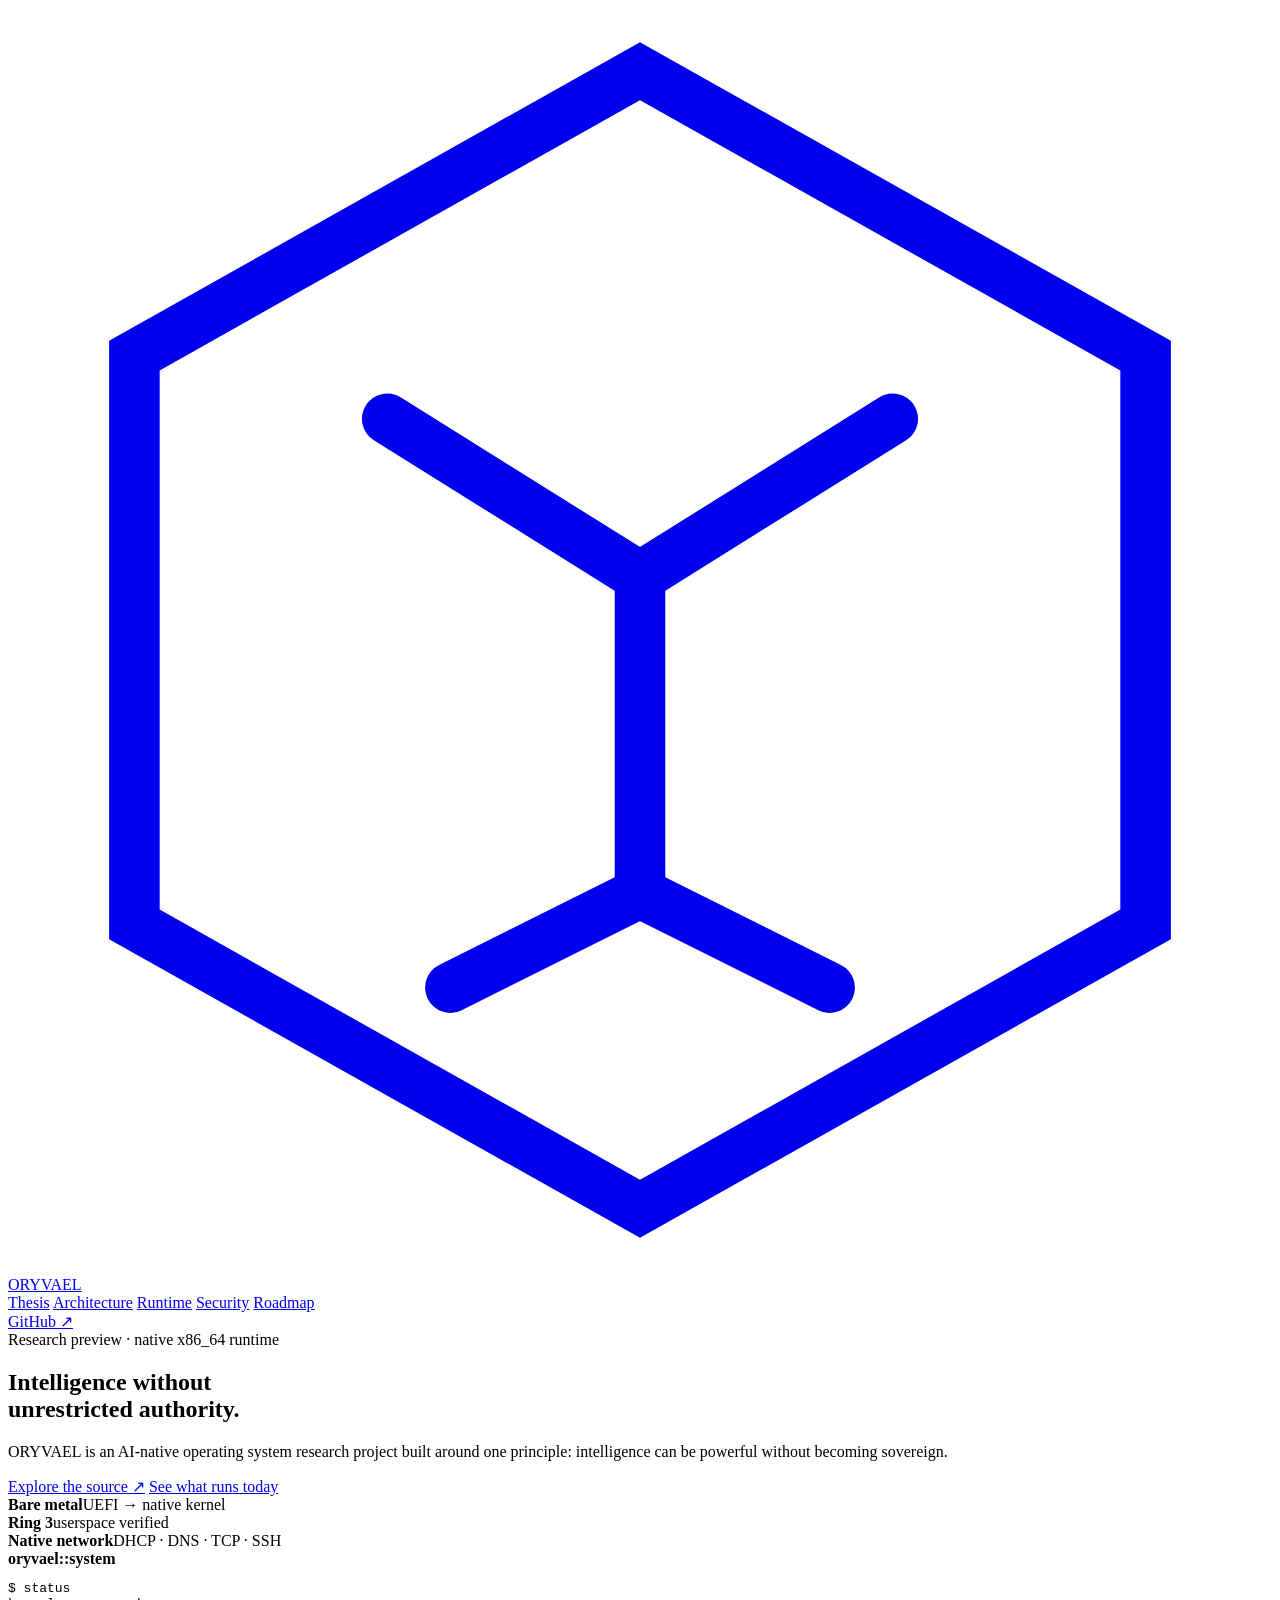
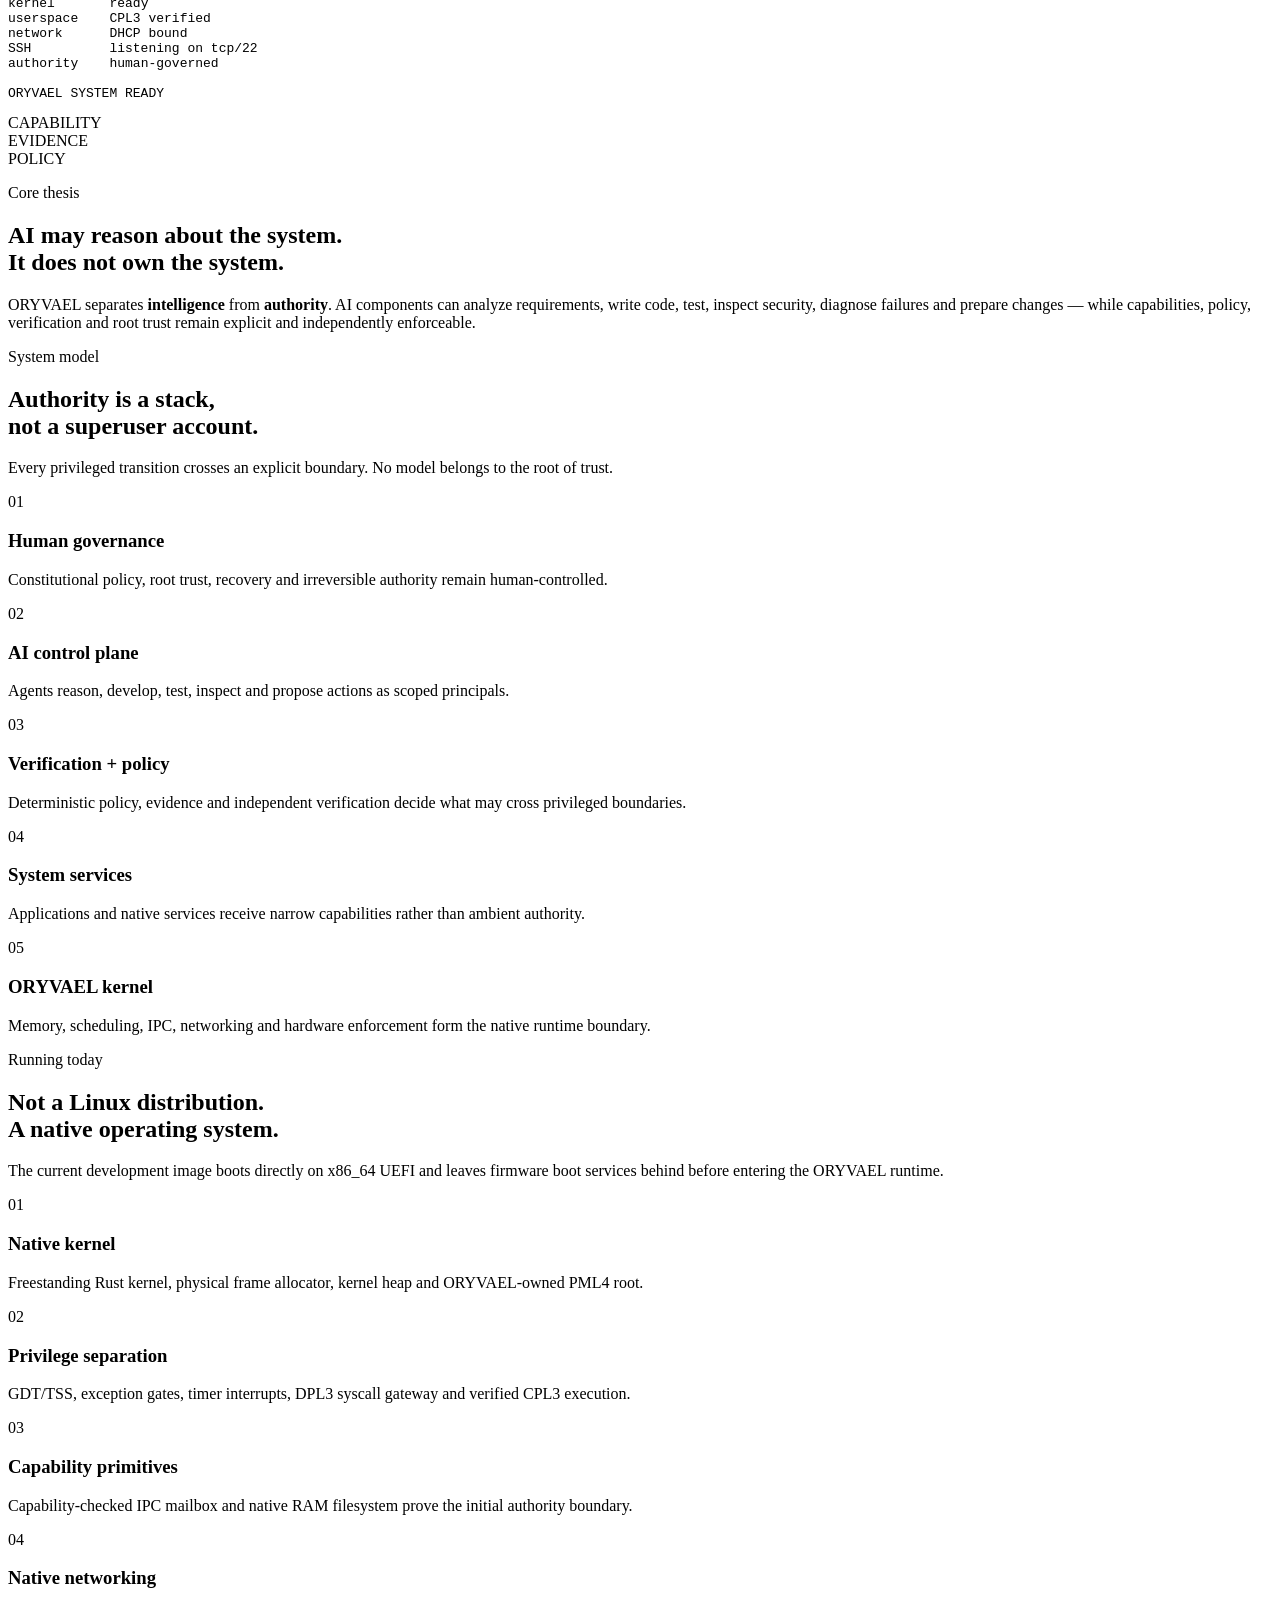
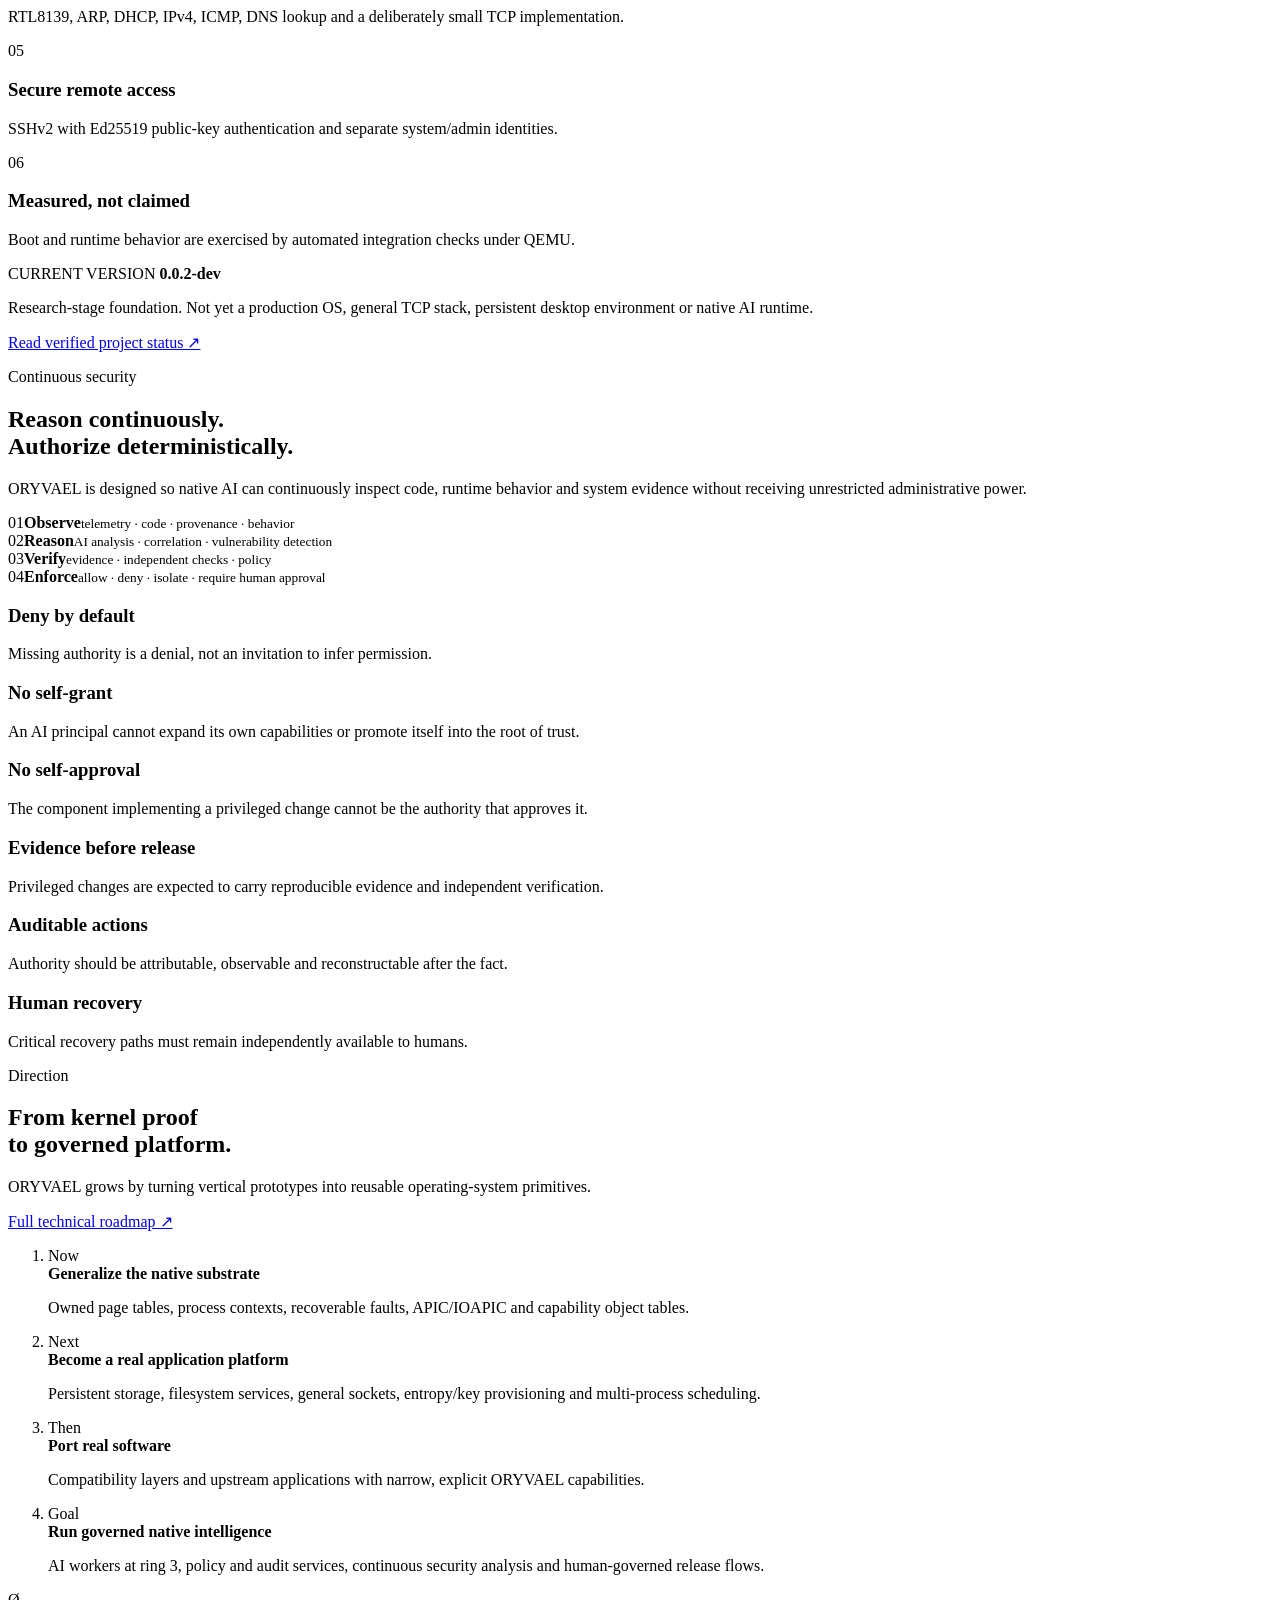
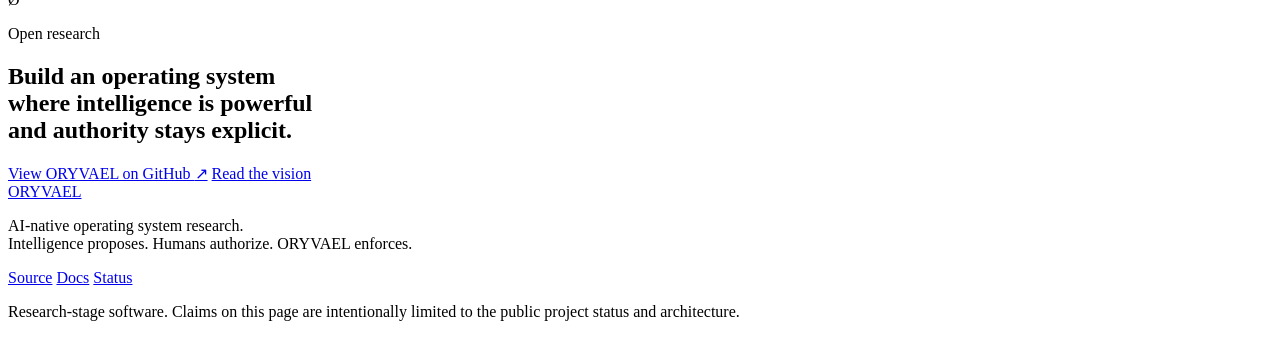
==== index.html @ 8091d241 "feat: create ORYVAEL public website" ====
<!doctype html>
<html lang="en">
<head>
  <meta charset="utf-8" />
  <meta name="viewport" content="width=device-width, initial-scale=1" />
  <meta name="theme-color" content="#07090d" />
  <meta name="description" content="ORYVAEL is an AI-native operating system research project that separates intelligence from authority." />
  <meta property="og:title" content="ORYVAEL — Intelligence without unrestricted authority" />
  <meta property="og:description" content="A sovereign AI-native operating system built around capabilities, verification, auditability and explicit human authority." />
  <meta property="og:type" content="website" />
  <meta name="twitter:card" content="summary_large_image" />
  <title>ORYVAEL — AI-native operating system</title>
  <link rel="stylesheet" href="styles.css" />
  <script defer src="script.js"></script>
</head>
<body>
  <div class="noise" aria-hidden="true"></div>
  <header class="site-header" data-header>
    <a class="brand" href="#top" aria-label="ORYVAEL home">
      <svg class="brand-mark" viewBox="0 0 40 40" aria-hidden="true">
        <path d="M20 2 36 11v18L20 38 4 29V11L20 2Z" fill="none" stroke="currentColor" stroke-width="1.6"/>
        <path d="m12 13 8 5 8-5M20 18v10m-6 3 6-3 6 3" fill="none" stroke="currentColor" stroke-width="1.6" stroke-linecap="round" stroke-linejoin="round"/>
      </svg>
      <span>ORYVAEL</span>
    </a>

    <nav class="nav" aria-label="Primary navigation">
      <a href="#thesis">Thesis</a>
      <a href="#architecture">Architecture</a>
      <a href="#runtime">Runtime</a>
      <a href="#security">Security</a>
      <a href="#roadmap">Roadmap</a>
    </nav>

    <a class="button button-compact button-ghost" href="https://github.com/jellero/ORYVAEL" target="_blank" rel="noreferrer">GitHub <span aria-hidden="true">↗</span></a>
  </header>

  <main id="top">
    <section class="hero section-shell">
      <div class="hero-copy reveal">
        <div class="eyebrow"><span class="status-dot"></span> Research preview · native x86_64 runtime</div>
        <h1>Intelligence without<br /><span>unrestricted authority.</span></h1>
        <p class="hero-lead">
          ORYVAEL is an AI-native operating system research project built around one principle:
          intelligence can be powerful without becoming sovereign.
        </p>
        <div class="hero-actions">
          <a class="button button-primary" href="https://github.com/jellero/ORYVAEL" target="_blank" rel="noreferrer">Explore the source <span aria-hidden="true">↗</span></a>
          <a class="button button-secondary" href="#runtime">See what runs today</a>
        </div>
        <div class="hero-proof" aria-label="Current implementation highlights">
          <div><strong>Bare metal</strong><span>UEFI → native kernel</span></div>
          <div><strong>Ring 3</strong><span>userspace verified</span></div>
          <div><strong>Native network</strong><span>DHCP · DNS · TCP · SSH</span></div>
        </div>
      </div>

      <div class="hero-visual reveal" aria-label="ORYVAEL trust model illustration">
        <div class="orbit orbit-a"></div>
        <div class="orbit orbit-b"></div>
        <div class="core-glow"></div>
        <div class="terminal-card terminal-card-main">
          <div class="terminal-top"><span></span><span></span><span></span><b>oryvael::system</b></div>
          <pre><code><span class="term-dim">$</span> status
<span class="term-label">kernel</span>       ready
<span class="term-label">userspace</span>    CPL3 verified
<span class="term-label">network</span>      DHCP bound
<span class="term-label">SSH</span>          listening on tcp/22
<span class="term-label">authority</span>    human-governed

<span class="term-ok">ORYVAEL SYSTEM READY</span></code></pre>
        </div>
        <div class="signal signal-one">CAPABILITY</div>
        <div class="signal signal-two">EVIDENCE</div>
        <div class="signal signal-three">POLICY</div>
      </div>
    </section>

    <section class="manifesto" id="thesis">
      <div class="section-shell manifesto-inner reveal">
        <p class="kicker">Core thesis</p>
        <h2>AI may reason about the system.<br />It does not own the system.</h2>
        <p>
          ORYVAEL separates <strong>intelligence</strong> from <strong>authority</strong>. AI components can analyze requirements,
          write code, test, inspect security, diagnose failures and prepare changes — while capabilities, policy,
          verification and root trust remain explicit and independently enforceable.
        </p>
      </div>
    </section>

    <section class="section-shell section" id="architecture">
      <div class="section-heading reveal">
        <p class="kicker">System model</p>
        <h2>Authority is a stack,<br />not a superuser account.</h2>
        <p>Every privileged transition crosses an explicit boundary. No model belongs to the root of trust.</p>
      </div>

      <div class="planes reveal">
        <article class="plane plane-human">
          <span class="plane-index">01</span>
          <div><h3>Human governance</h3><p>Constitutional policy, root trust, recovery and irreversible authority remain human-controlled.</p></div>
        </article>
        <article class="plane">
          <span class="plane-index">02</span>
          <div><h3>AI control plane</h3><p>Agents reason, develop, test, inspect and propose actions as scoped principals.</p></div>
        </article>
        <article class="plane">
          <span class="plane-index">03</span>
          <div><h3>Verification + policy</h3><p>Deterministic policy, evidence and independent verification decide what may cross privileged boundaries.</p></div>
        </article>
        <article class="plane">
          <span class="plane-index">04</span>
          <div><h3>System services</h3><p>Applications and native services receive narrow capabilities rather than ambient authority.</p></div>
        </article>
        <article class="plane plane-kernel">
          <span class="plane-index">05</span>
          <div><h3>ORYVAEL kernel</h3><p>Memory, scheduling, IPC, networking and hardware enforcement form the native runtime boundary.</p></div>
        </article>
      </div>
    </section>

    <section class="section section-dark" id="runtime">
      <div class="section-shell">
        <div class="section-heading reveal">
          <p class="kicker">Running today</p>
          <h2>Not a Linux distribution.<br />A native operating system.</h2>
          <p>The current development image boots directly on x86_64 UEFI and leaves firmware boot services behind before entering the ORYVAEL runtime.</p>
        </div>

        <div class="runtime-grid">
          <article class="runtime-card reveal"><span>01</span><h3>Native kernel</h3><p>Freestanding Rust kernel, physical frame allocator, kernel heap and ORYVAEL-owned PML4 root.</p></article>
          <article class="runtime-card reveal"><span>02</span><h3>Privilege separation</h3><p>GDT/TSS, exception gates, timer interrupts, DPL3 syscall gateway and verified CPL3 execution.</p></article>
          <article class="runtime-card reveal"><span>03</span><h3>Capability primitives</h3><p>Capability-checked IPC mailbox and native RAM filesystem prove the initial authority boundary.</p></article>
          <article class="runtime-card reveal"><span>04</span><h3>Native networking</h3><p>RTL8139, ARP, DHCP, IPv4, ICMP, DNS lookup and a deliberately small TCP implementation.</p></article>
          <article class="runtime-card reveal"><span>05</span><h3>Secure remote access</h3><p>SSHv2 with Ed25519 public-key authentication and separate system/admin identities.</p></article>
          <article class="runtime-card reveal"><span>06</span><h3>Measured, not claimed</h3><p>Boot and runtime behavior are exercised by automated integration checks under QEMU.</p></article>
        </div>

        <div class="runtime-note reveal">
          <div>
            <span class="mono">CURRENT VERSION</span>
            <strong>0.0.2-dev</strong>
          </div>
          <p>Research-stage foundation. Not yet a production OS, general TCP stack, persistent desktop environment or native AI runtime.</p>
          <a href="https://github.com/jellero/ORYVAEL/blob/main/PROJECT_STATUS.md" target="_blank" rel="noreferrer">Read verified project status ↗</a>
        </div>
      </div>
    </section>

    <section class="section-shell section" id="security">
      <div class="split">
        <div class="section-heading reveal">
          <p class="kicker">Continuous security</p>
          <h2>Reason continuously.<br />Authorize deterministically.</h2>
          <p>
            ORYVAEL is designed so native AI can continuously inspect code, runtime behavior and system evidence without receiving unrestricted administrative power.
          </p>
        </div>

        <div class="security-flow reveal" aria-label="Security decision flow">
          <div><span>01</span><b>Observe</b><small>telemetry · code · provenance · behavior</small></div>
          <i></i>
          <div><span>02</span><b>Reason</b><small>AI analysis · correlation · vulnerability detection</small></div>
          <i></i>
          <div><span>03</span><b>Verify</b><small>evidence · independent checks · policy</small></div>
          <i></i>
          <div><span>04</span><b>Enforce</b><small>allow · deny · isolate · require human approval</small></div>
        </div>
      </div>

      <div class="principles-grid reveal">
        <article><h3>Deny by default</h3><p>Missing authority is a denial, not an invitation to infer permission.</p></article>
        <article><h3>No self-grant</h3><p>An AI principal cannot expand its own capabilities or promote itself into the root of trust.</p></article>
        <article><h3>No self-approval</h3><p>The component implementing a privileged change cannot be the authority that approves it.</p></article>
        <article><h3>Evidence before release</h3><p>Privileged changes are expected to carry reproducible evidence and independent verification.</p></article>
        <article><h3>Auditable actions</h3><p>Authority should be attributable, observable and reconstructable after the fact.</p></article>
        <article><h3>Human recovery</h3><p>Critical recovery paths must remain independently available to humans.</p></article>
      </div>
    </section>

    <section class="section section-dark" id="roadmap">
      <div class="section-shell roadmap-layout">
        <div class="section-heading reveal">
          <p class="kicker">Direction</p>
          <h2>From kernel proof<br />to governed platform.</h2>
          <p>ORYVAEL grows by turning vertical prototypes into reusable operating-system primitives.</p>
          <a class="text-link" href="https://github.com/jellero/ORYVAEL/blob/main/docs/roadmap.md" target="_blank" rel="noreferrer">Full technical roadmap ↗</a>
        </div>

        <ol class="roadmap-list reveal">
          <li><span>Now</span><div><b>Generalize the native substrate</b><p>Owned page tables, process contexts, recoverable faults, APIC/IOAPIC and capability object tables.</p></div></li>
          <li><span>Next</span><div><b>Become a real application platform</b><p>Persistent storage, filesystem services, general sockets, entropy/key provisioning and multi-process scheduling.</p></div></li>
          <li><span>Then</span><div><b>Port real software</b><p>Compatibility layers and upstream applications with narrow, explicit ORYVAEL capabilities.</p></div></li>
          <li><span>Goal</span><div><b>Run governed native intelligence</b><p>AI workers at ring 3, policy and audit services, continuous security analysis and human-governed release flows.</p></div></li>
        </ol>
      </div>
    </section>

    <section class="cta section-shell reveal">
      <div class="cta-mark" aria-hidden="true">Ø</div>
      <p class="kicker">Open research</p>
      <h2>Build an operating system<br />where intelligence is powerful<br />and authority stays explicit.</h2>
      <div class="hero-actions">
        <a class="button button-primary" href="https://github.com/jellero/ORYVAEL" target="_blank" rel="noreferrer">View ORYVAEL on GitHub <span aria-hidden="true">↗</span></a>
        <a class="button button-secondary" href="https://github.com/jellero/ORYVAEL/blob/main/docs/vision.md" target="_blank" rel="noreferrer">Read the vision</a>
      </div>
    </section>
  </main>

  <footer class="footer">
    <div class="section-shell footer-inner">
      <div>
        <a class="brand" href="#top"><span>ORYVAEL</span></a>
        <p>AI-native operating system research.<br />Intelligence proposes. Humans authorize. ORYVAEL enforces.</p>
      </div>
      <div class="footer-links">
        <a href="https://github.com/jellero/ORYVAEL" target="_blank" rel="noreferrer">Source</a>
        <a href="https://github.com/jellero/ORYVAEL/tree/main/docs" target="_blank" rel="noreferrer">Docs</a>
        <a href="https://github.com/jellero/ORYVAEL/blob/main/PROJECT_STATUS.md" target="_blank" rel="noreferrer">Status</a>
      </div>
      <p class="footer-meta">Research-stage software. Claims on this page are intentionally limited to the public project status and architecture.</p>
    </div>
  </footer>
</body>
</html>
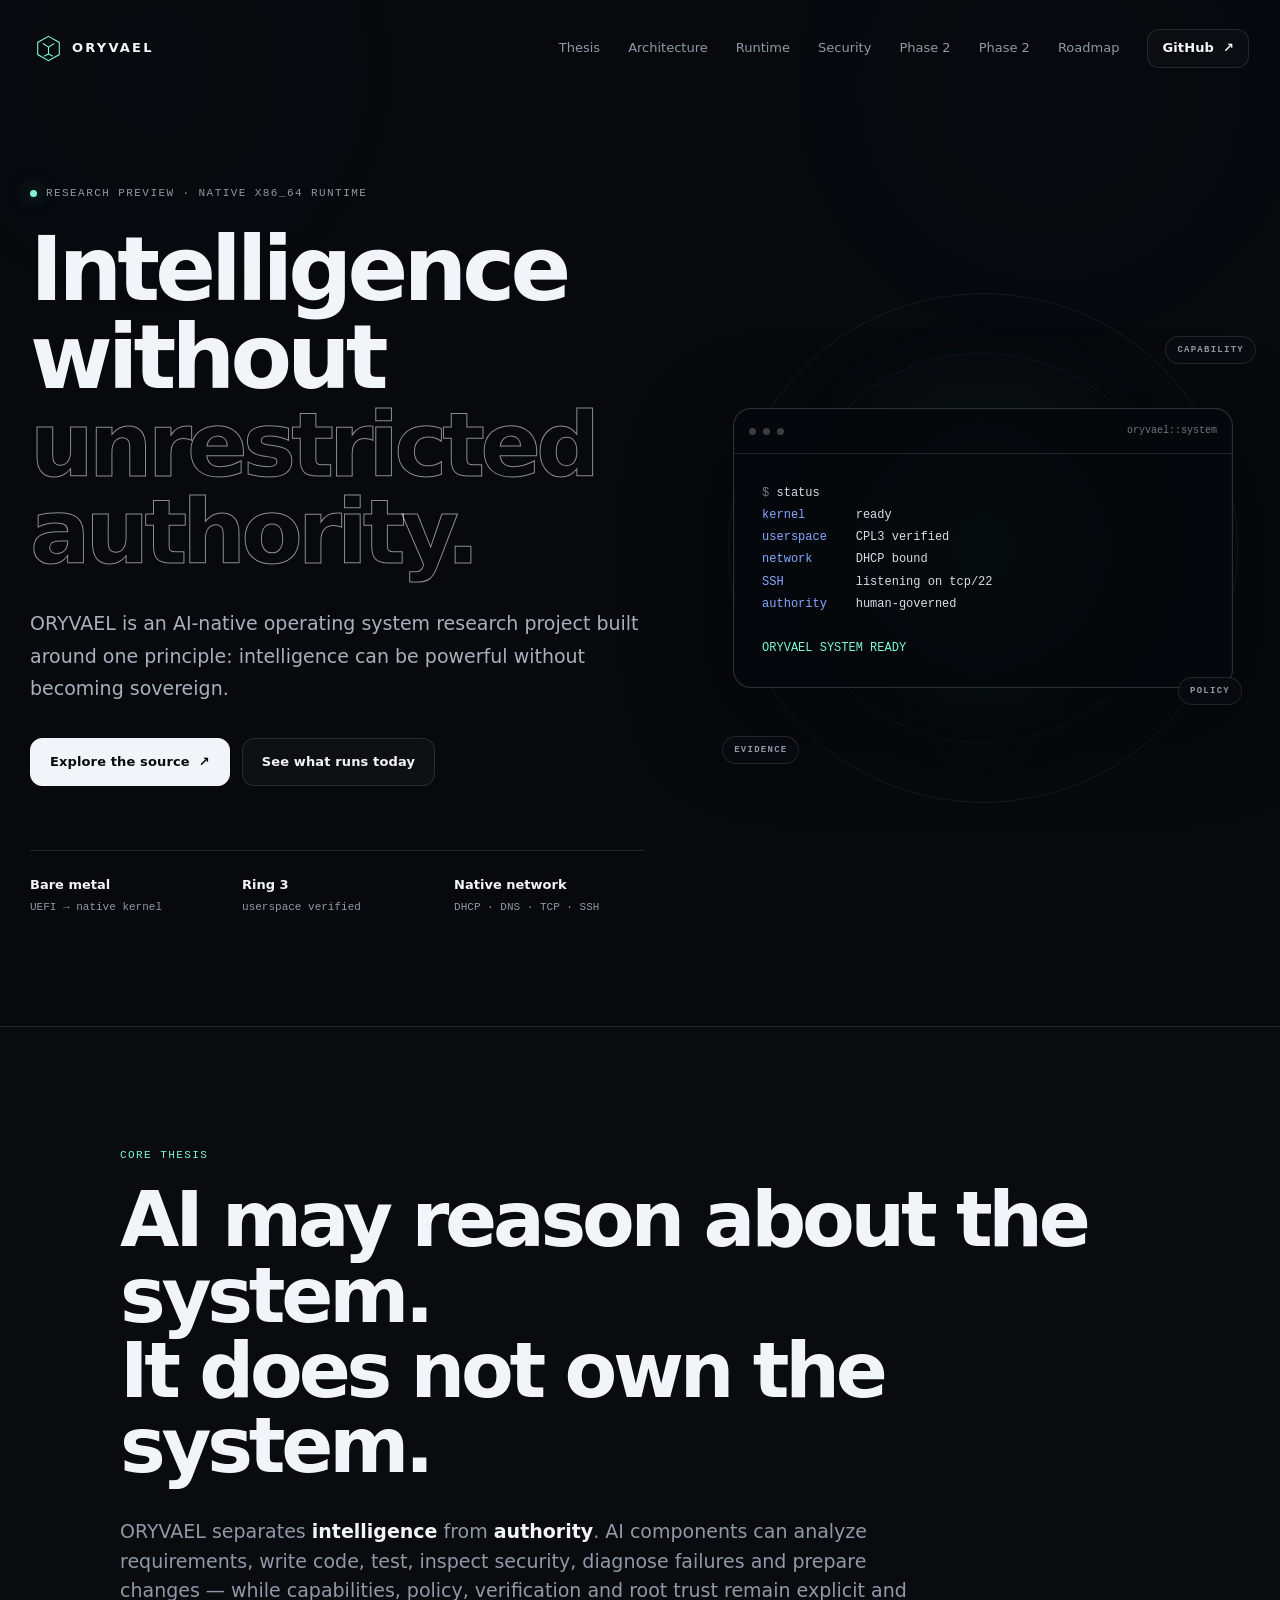
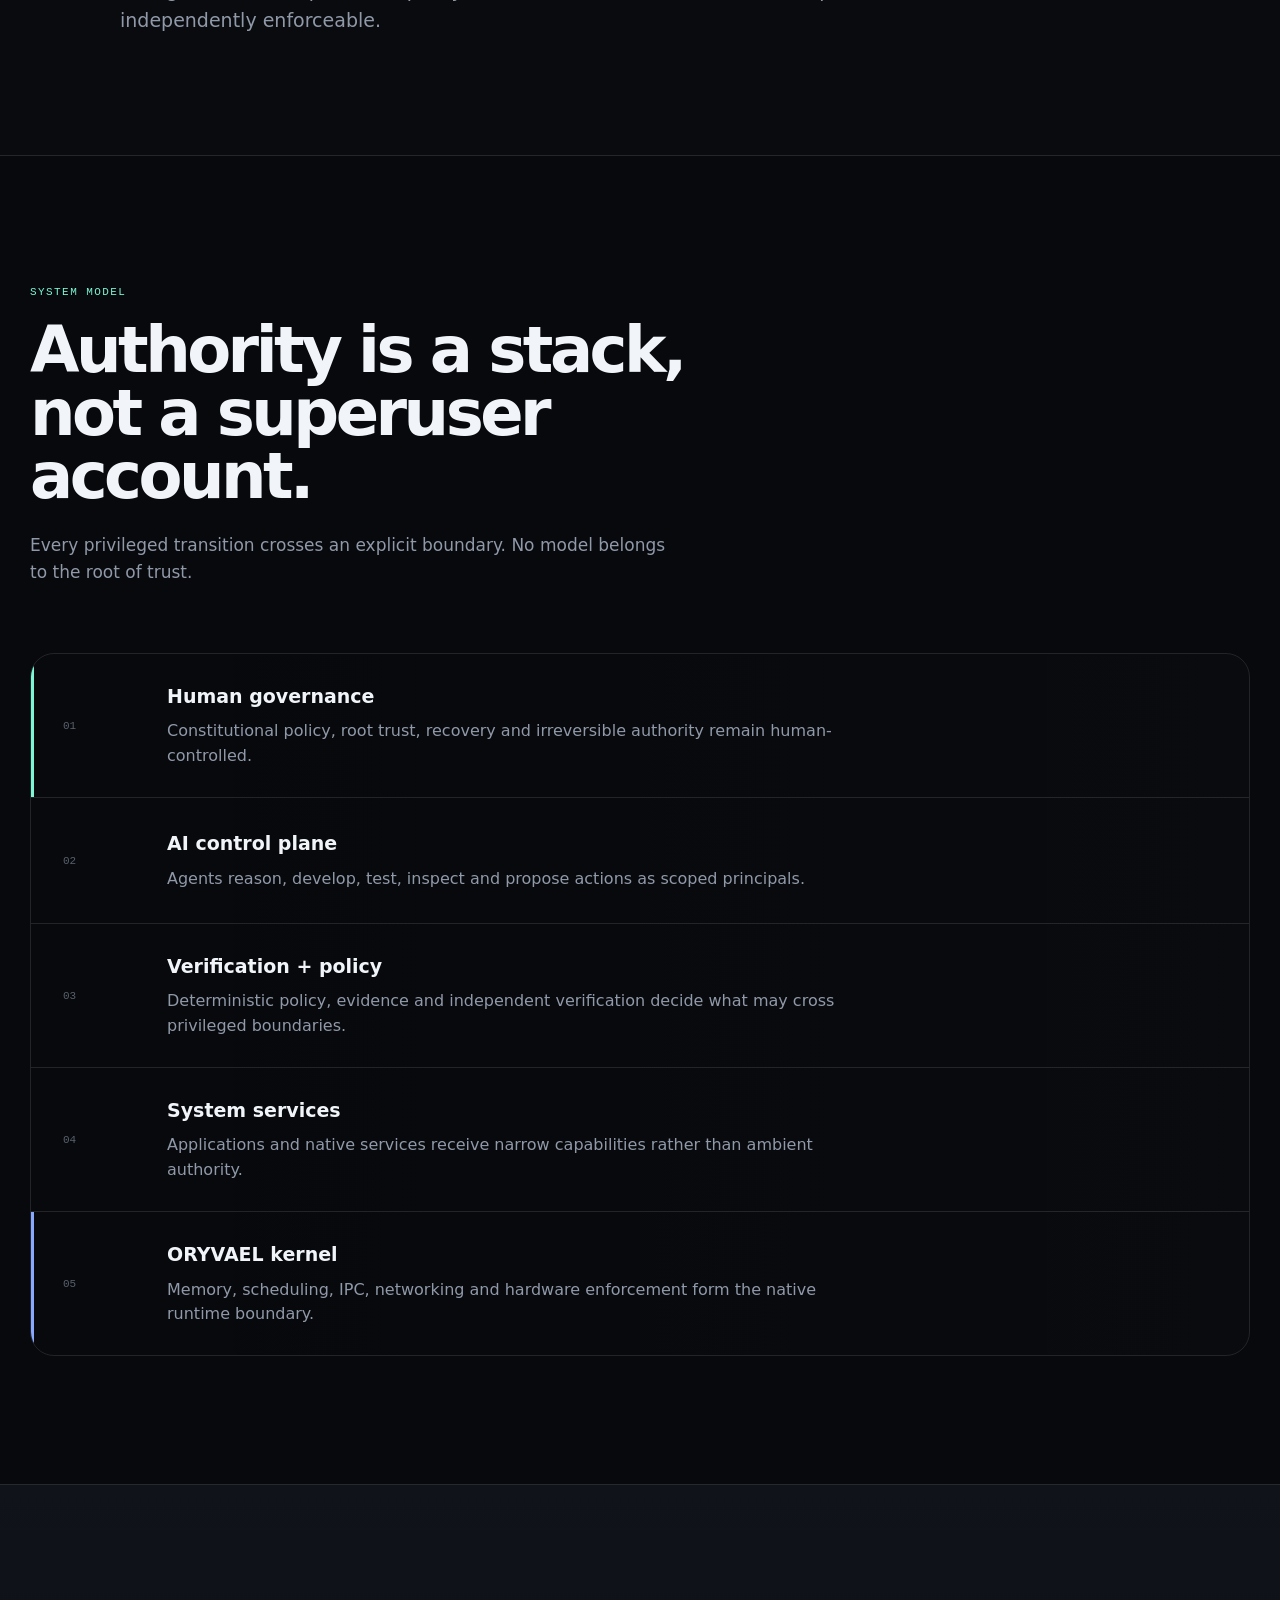
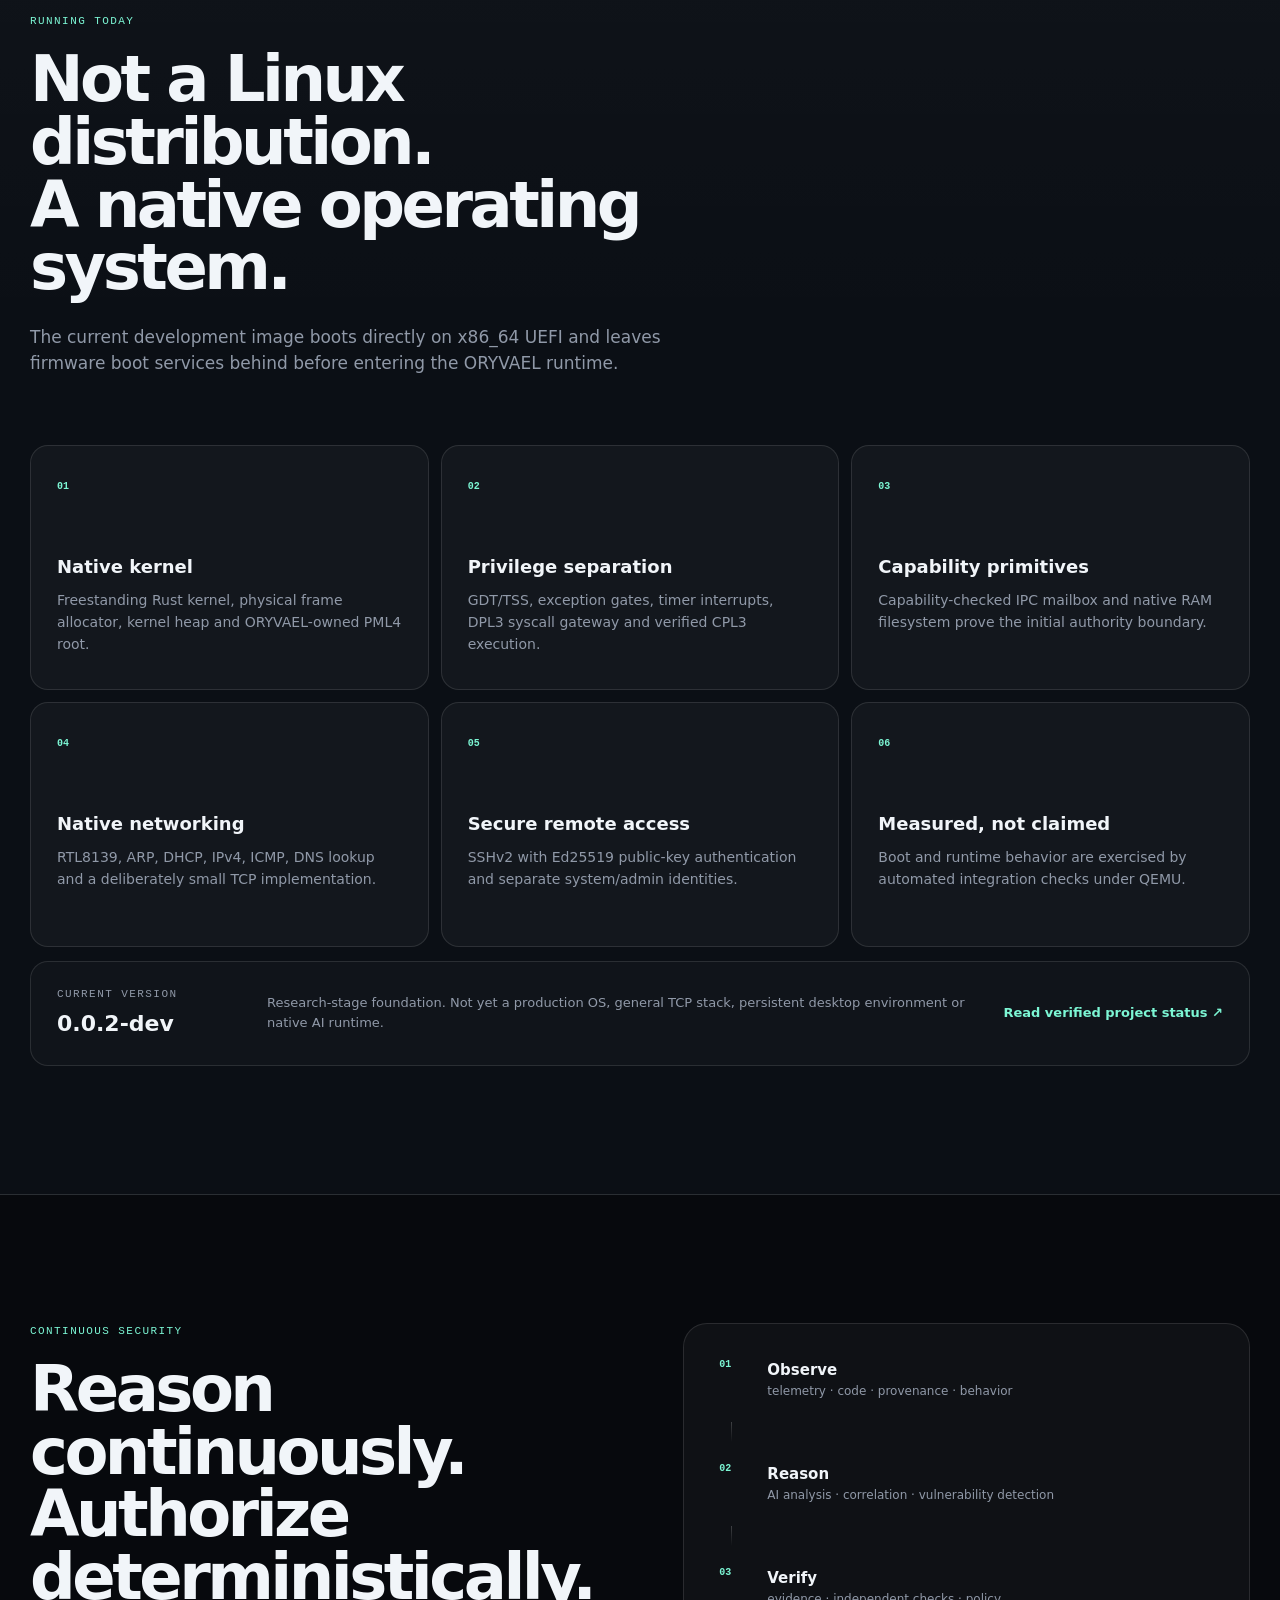
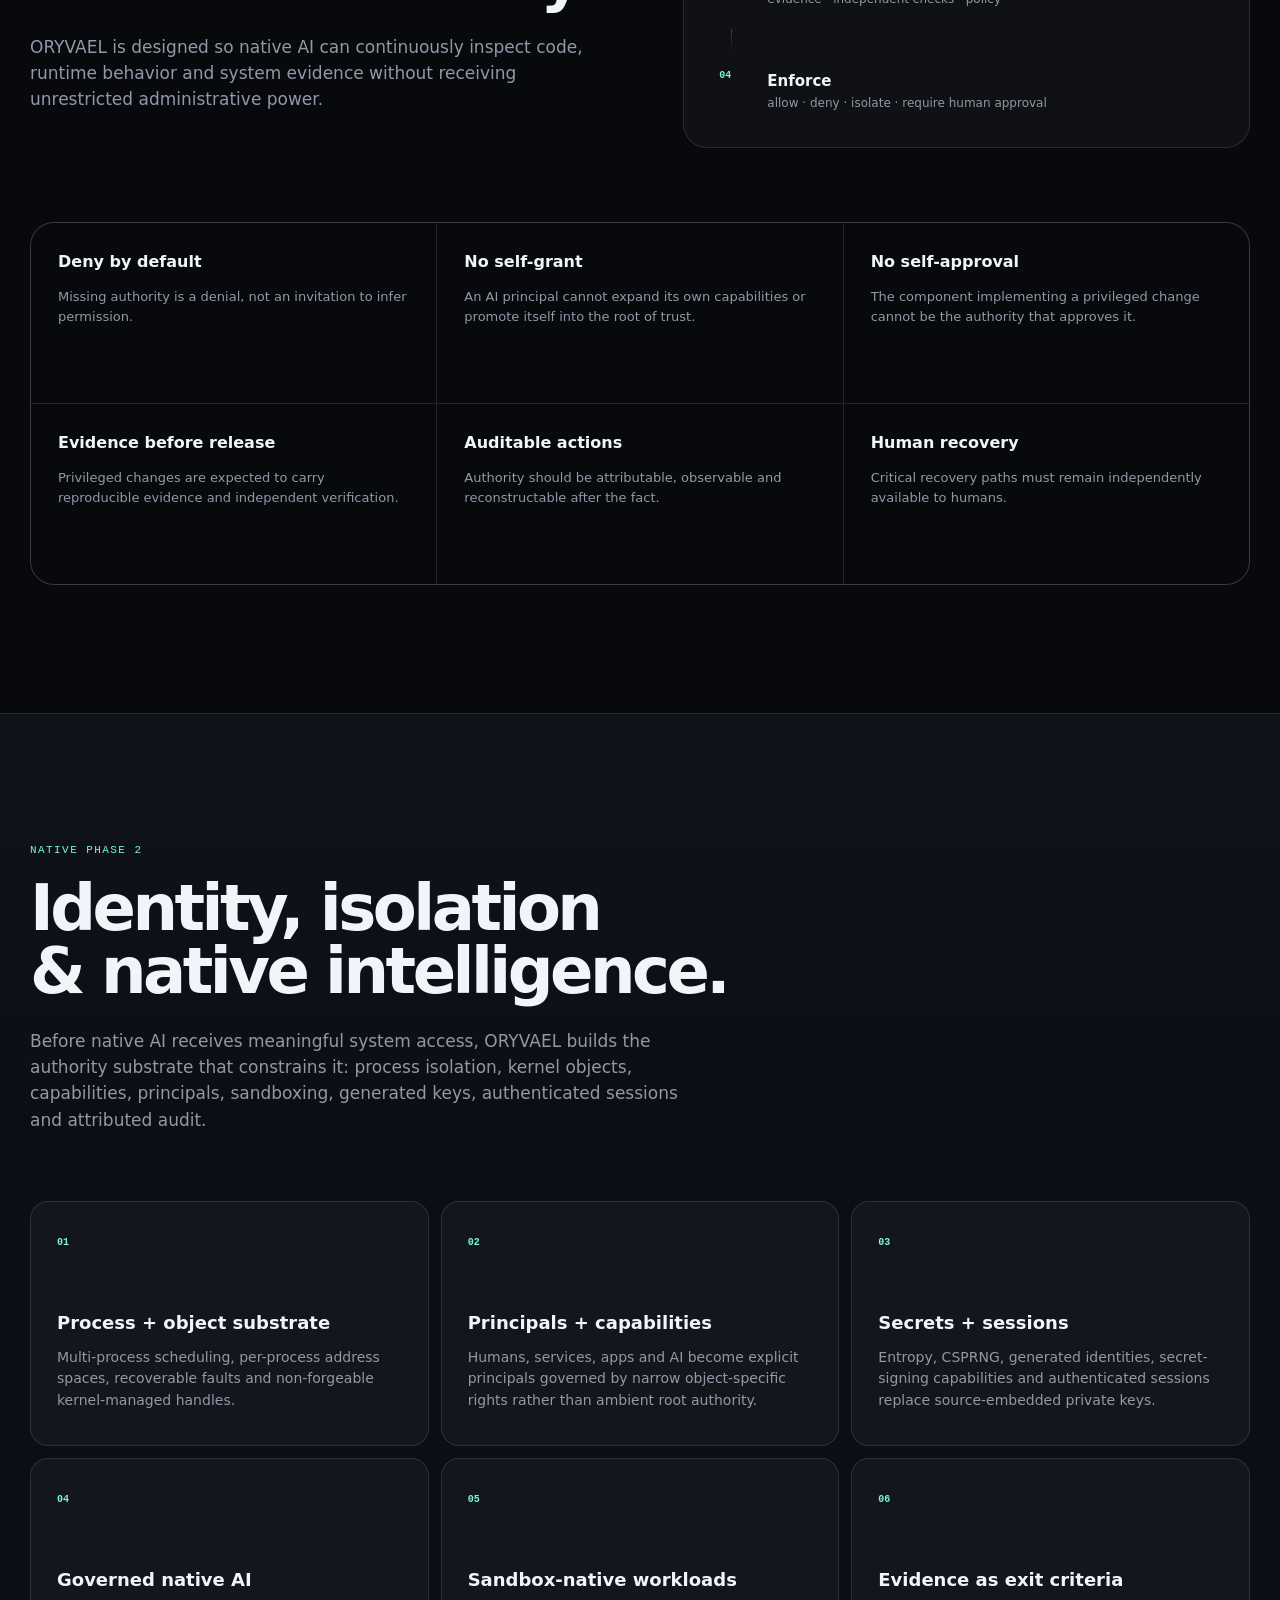
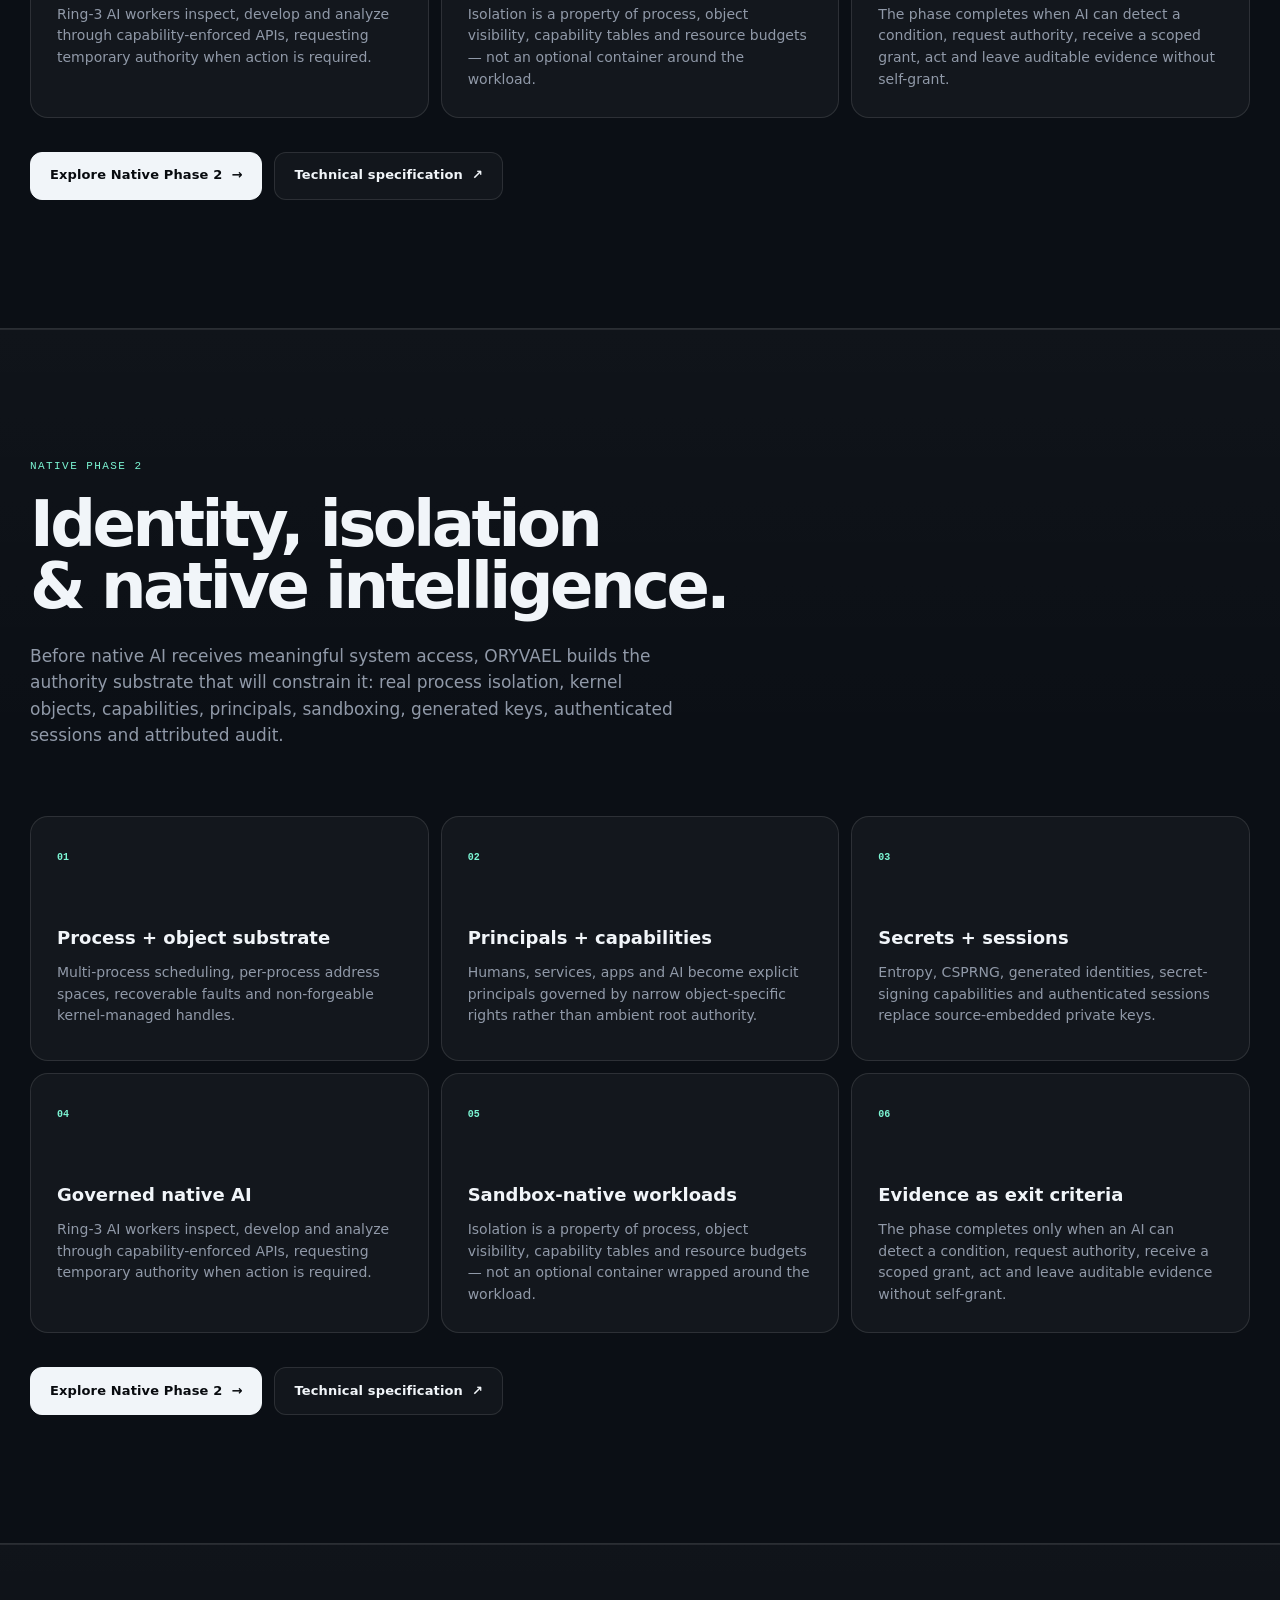
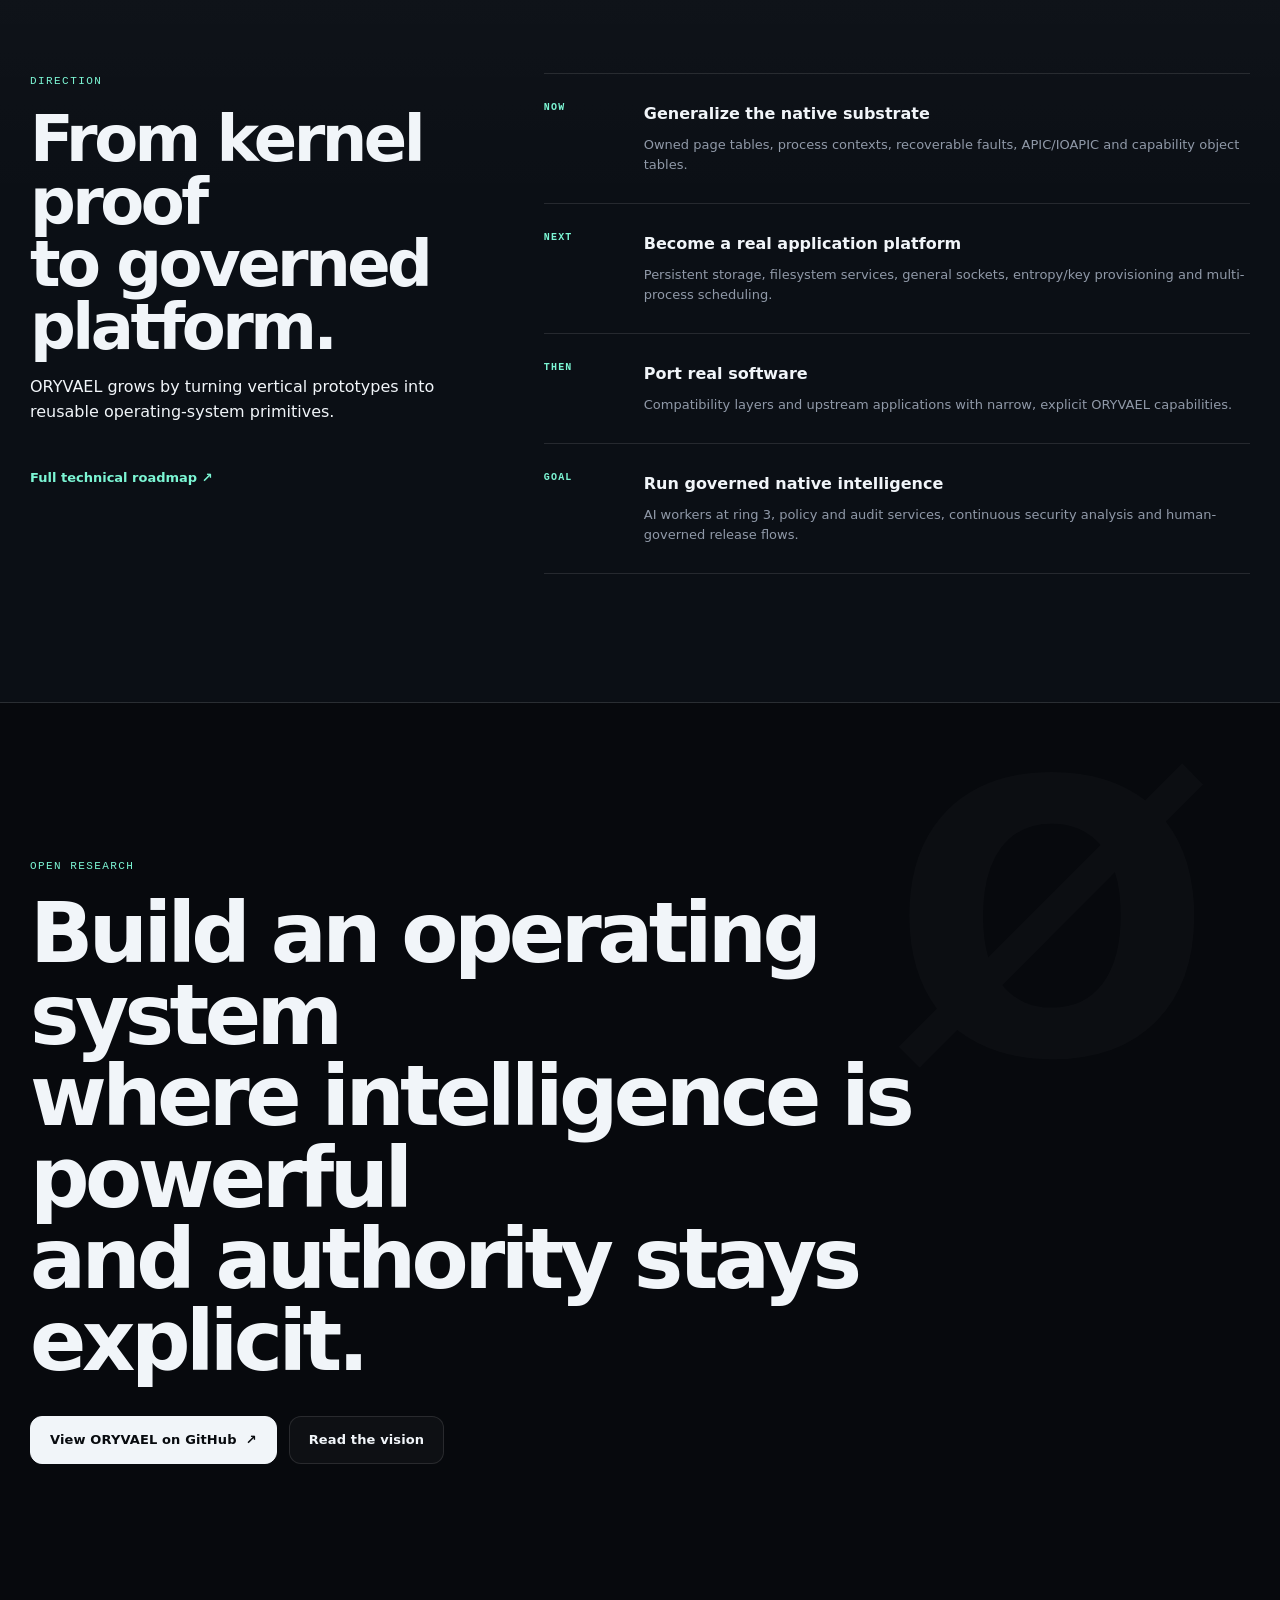
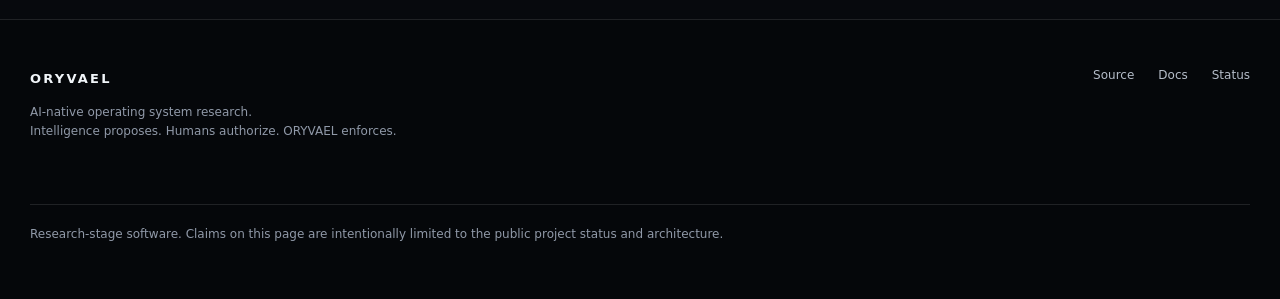
==== commit 2aada05b: "feat: preview native phase 2 on the homepage" ====
--- a/index.html
+++ b/index.html
@@ -29,6 +29,7 @@
       <a href="#architecture">Architecture</a>
       <a href="#runtime">Runtime</a>
       <a href="#security">Security</a>
+      <a href="phase-2.html">Phase 2</a>
       <a href="#roadmap">Roadmap</a>
     </nav>
 
@@ -178,6 +179,30 @@
       </div>
     </section>
 
+    <section class="section section-dark" id="phase-2">
+      <div class="section-shell">
+        <div class="section-heading reveal">
+          <p class="kicker">Native Phase 2</p>
+          <h2>Identity, isolation<br />& native intelligence.</h2>
+          <p>Before native AI receives meaningful system access, ORYVAEL builds the authority substrate that constrains it: process isolation, kernel objects, capabilities, principals, sandboxing, generated keys, authenticated sessions and attributed audit.</p>
+        </div>
+
+        <div class="runtime-grid">
+          <article class="runtime-card reveal"><span>01</span><h3>Process + object substrate</h3><p>Multi-process scheduling, per-process address spaces, recoverable faults and non-forgeable kernel-managed handles.</p></article>
+          <article class="runtime-card reveal"><span>02</span><h3>Principals + capabilities</h3><p>Humans, services, apps and AI become explicit principals governed by narrow object-specific rights rather than ambient root authority.</p></article>
+          <article class="runtime-card reveal"><span>03</span><h3>Secrets + sessions</h3><p>Entropy, CSPRNG, generated identities, secret-signing capabilities and authenticated sessions replace source-embedded private keys.</p></article>
+          <article class="runtime-card reveal"><span>04</span><h3>Governed native AI</h3><p>Ring-3 AI workers inspect, develop and analyze through capability-enforced APIs, requesting temporary authority when action is required.</p></article>
+          <article class="runtime-card reveal"><span>05</span><h3>Sandbox-native workloads</h3><p>Isolation is a property of process, object visibility, capability tables and resource budgets — not an optional container around the workload.</p></article>
+          <article class="runtime-card reveal"><span>06</span><h3>Evidence as exit criteria</h3><p>The phase completes when AI can detect a condition, request authority, receive a scoped grant, act and leave auditable evidence without self-grant.</p></article>
+        </div>
+
+        <div class="hero-actions reveal">
+          <a class="button button-primary" href="phase-2.html">Explore Native Phase 2 <span aria-hidden="true">→</span></a>
+          <a class="button button-secondary" href="https://github.com/jellero/ORYVAEL/blob/main/docs/architecture/native-phase-2.md" target="_blank" rel="noreferrer">Technical specification <span aria-hidden="true">↗</span></a>
+        </div>
+      </div>
+    </section>
+
     <section class="section section-dark" id="roadmap">
       <div class="section-shell roadmap-layout">
         <div class="section-heading reveal">
@@ -222,4 +247,4 @@
     </div>
   </footer>
 </body>
-</html>
+</html>
--- a/styles.css
+++ b/styles.css
@@ -0,0 +1,331 @@
+:root {
+  --bg: #07090d;
+  --bg-soft: #0b0f15;
+  --panel: rgba(255,255,255,.035);
+  --panel-strong: rgba(255,255,255,.06);
+  --line: rgba(255,255,255,.11);
+  --line-strong: rgba(255,255,255,.2);
+  --text: #f1f5f9;
+  --muted: #9099a8;
+  --accent: #7cf6d4;
+  --accent-2: #86a8ff;
+  --danger: #ffb5a6;
+  --max: 1220px;
+  --radius: 24px;
+}
+
+* { box-sizing: border-box; }
+html { scroll-behavior: smooth; }
+body {
+  margin: 0;
+  background: var(--bg);
+  color: var(--text);
+  font-family: Inter, ui-sans-serif, system-ui, -apple-system, BlinkMacSystemFont, "Segoe UI", sans-serif;
+  line-height: 1.55;
+  -webkit-font-smoothing: antialiased;
+  overflow-x: hidden;
+}
+
+a { color: inherit; text-decoration: none; }
+button, a { -webkit-tap-highlight-color: transparent; }
+::selection { background: var(--accent); color: #05110d; }
+
+.noise {
+  position: fixed;
+  inset: 0;
+  z-index: -1;
+  opacity: .15;
+  pointer-events: none;
+  background-image:
+    radial-gradient(circle at 12% 8%, rgba(124,246,212,.08), transparent 25%),
+    radial-gradient(circle at 82% 10%, rgba(134,168,255,.08), transparent 28%);
+}
+
+.section-shell { width: min(calc(100% - 48px), var(--max)); margin-inline: auto; }
+.section { padding: 128px 0; }
+.section-dark {
+  border-block: 1px solid var(--line);
+  background:
+    linear-gradient(180deg, rgba(255,255,255,.018), transparent 35%),
+    var(--bg-soft);
+}
+
+.site-header {
+  position: fixed;
+  top: 0;
+  left: 50%;
+  z-index: 20;
+  width: min(calc(100% - 32px), 1260px);
+  transform: translateX(-50%);
+  margin-top: 16px;
+  padding: 12px 14px 12px 18px;
+  border: 1px solid transparent;
+  border-radius: 18px;
+  display: flex;
+  align-items: center;
+  justify-content: space-between;
+  gap: 28px;
+  transition: background .25s ease, border-color .25s ease, backdrop-filter .25s ease;
+}
+.site-header.scrolled {
+  background: rgba(7,9,13,.78);
+  border-color: var(--line);
+  backdrop-filter: blur(18px);
+}
+.brand { display: inline-flex; align-items: center; gap: 10px; font-weight: 780; letter-spacing: .17em; font-size: 13px; }
+.brand-mark { width: 27px; height: 27px; color: var(--accent); }
+.nav { display: flex; align-items: center; gap: 28px; margin-left: auto; }
+.nav a { color: var(--muted); font-size: 13px; transition: color .2s ease; }
+.nav a:hover { color: var(--text); }
+
+.button {
+  min-height: 48px;
+  padding: 0 19px;
+  display: inline-flex;
+  align-items: center;
+  justify-content: center;
+  gap: 9px;
+  border: 1px solid var(--line);
+  border-radius: 12px;
+  font-size: 13px;
+  font-weight: 680;
+  letter-spacing: .01em;
+  transition: transform .18s ease, border-color .18s ease, background .18s ease;
+}
+.button:hover { transform: translateY(-2px); border-color: var(--line-strong); }
+.button-primary { background: var(--text); color: #080b0f; border-color: var(--text); }
+.button-primary:hover { background: var(--accent); border-color: var(--accent); }
+.button-secondary { background: rgba(255,255,255,.03); }
+.button-ghost { background: rgba(255,255,255,.02); }
+.button-compact { min-height: 39px; padding-inline: 14px; }
+
+.hero {
+  min-height: 860px;
+  padding-top: 180px;
+  padding-bottom: 110px;
+  display: grid;
+  grid-template-columns: 1.07fr .93fr;
+  align-items: center;
+  gap: 72px;
+}
+.eyebrow, .kicker, .mono {
+  font-family: ui-monospace, SFMono-Regular, Menlo, Consolas, monospace;
+  text-transform: uppercase;
+  letter-spacing: .13em;
+  font-size: 11px;
+  color: var(--muted);
+}
+.eyebrow { display: inline-flex; align-items: center; gap: 9px; margin-bottom: 24px; }
+.status-dot { width: 7px; height: 7px; border-radius: 50%; background: var(--accent); box-shadow: 0 0 18px rgba(124,246,212,.65); }
+.hero h1, .section-heading h2, .manifesto h2, .cta h2 {
+  margin: 0;
+  font-weight: 680;
+  letter-spacing: -.055em;
+  line-height: .98;
+}
+.hero h1 { font-size: clamp(62px, 7vw, 104px); max-width: 870px; }
+.hero h1 span {
+  color: transparent;
+  -webkit-text-stroke: 1px rgba(241,245,249,.56);
+}
+.hero-lead { max-width: 690px; margin: 30px 0 0; color: #a8b0bd; font-size: 19px; line-height: 1.7; }
+.hero-actions { display: flex; flex-wrap: wrap; gap: 12px; margin-top: 34px; }
+.hero-proof {
+  margin-top: 64px;
+  padding-top: 24px;
+  border-top: 1px solid var(--line);
+  display: grid;
+  grid-template-columns: repeat(3, 1fr);
+  gap: 22px;
+}
+.hero-proof div { display: grid; gap: 4px; }
+.hero-proof strong { font-size: 13px; font-weight: 680; }
+.hero-proof span { color: var(--muted); font-size: 11px; font-family: ui-monospace, SFMono-Regular, Menlo, Consolas, monospace; }
+
+.hero-visual {
+  position: relative;
+  min-height: 580px;
+  display: flex;
+  align-items: center;
+  justify-content: center;
+}
+.core-glow {
+  position: absolute;
+  width: 420px;
+  height: 420px;
+  border-radius: 50%;
+  filter: blur(40px);
+  background: radial-gradient(circle, rgba(124,246,212,.14), transparent 64%);
+}
+.orbit { position: absolute; border: 1px solid rgba(255,255,255,.07); border-radius: 50%; }
+.orbit-a { width: 510px; height: 510px; }
+.orbit-b { width: 390px; height: 390px; border-style: dashed; animation: spin 30s linear infinite; }
+@keyframes spin { to { transform: rotate(360deg); } }
+.terminal-card {
+  position: relative;
+  z-index: 2;
+  width: min(100%, 500px);
+  border: 1px solid rgba(255,255,255,.16);
+  border-radius: 18px;
+  overflow: hidden;
+  background: rgba(5,8,12,.91);
+  box-shadow: 0 30px 100px rgba(0,0,0,.45), 0 0 0 1px rgba(124,246,212,.03) inset;
+  backdrop-filter: blur(20px);
+}
+.terminal-top { height: 45px; padding: 0 15px; display: flex; align-items: center; gap: 7px; border-bottom: 1px solid var(--line); }
+.terminal-top span { width: 7px; height: 7px; border-radius: 50%; background: rgba(255,255,255,.22); }
+.terminal-top b { margin-left: auto; color: #6f7783; font: 500 10px ui-monospace, SFMono-Regular, Menlo, monospace; }
+.terminal-card pre { margin: 0; padding: 28px; overflow: auto; }
+.terminal-card code { font: 500 12px/1.85 ui-monospace, SFMono-Regular, Menlo, Consolas, monospace; color: #d8dee7; }
+.term-dim { color: #6e7781; }
+.term-label { color: var(--accent-2); }
+.term-ok { color: var(--accent); }
+.signal {
+  position: absolute;
+  z-index: 3;
+  padding: 8px 11px;
+  border: 1px solid var(--line);
+  border-radius: 999px;
+  background: rgba(8,11,15,.88);
+  color: var(--muted);
+  font: 600 9px ui-monospace, SFMono-Regular, Menlo, monospace;
+  letter-spacing: .14em;
+}
+.signal-one { top: 78px; right: -6px; }
+.signal-two { bottom: 74px; left: 6px; }
+.signal-three { right: 8px; bottom: 133px; }
+
+.manifesto { padding: 120px 0; border-block: 1px solid var(--line); background: rgba(255,255,255,.012); }
+.manifesto-inner { max-width: 1040px; }
+.kicker { margin: 0 0 18px; color: var(--accent); }
+.manifesto h2 { font-size: clamp(44px, 6vw, 78px); }
+.manifesto p:last-child { max-width: 790px; margin: 34px 0 0; color: var(--muted); font-size: 19px; }
+.manifesto strong { color: var(--text); font-weight: 650; }
+
+.section-heading { max-width: 720px; }
+.section-heading h2 { font-size: clamp(44px, 5vw, 72px); }
+.section-heading > p:last-child { max-width: 650px; margin: 25px 0 0; color: var(--muted); font-size: 17px; }
+.planes { margin-top: 68px; border: 1px solid var(--line); border-radius: var(--radius); overflow: hidden; }
+.plane {
+  min-height: 126px;
+  padding: 28px 32px;
+  display: grid;
+  grid-template-columns: 90px 1fr;
+  align-items: center;
+  gap: 14px;
+  border-bottom: 1px solid var(--line);
+  background: linear-gradient(90deg, transparent, rgba(255,255,255,.012));
+  transition: background .2s ease;
+}
+.plane:last-child { border-bottom: 0; }
+.plane:hover { background: rgba(255,255,255,.026); }
+.plane-index { color: #59616d; font: 500 11px ui-monospace, SFMono-Regular, Menlo, monospace; }
+.plane h3 { margin: 0; font-size: 19px; font-weight: 640; }
+.plane p { max-width: 690px; margin: 8px 0 0; color: var(--muted); }
+.plane-human { box-shadow: inset 3px 0 var(--accent); }
+.plane-kernel { box-shadow: inset 3px 0 var(--accent-2); }
+
+.runtime-grid { display: grid; grid-template-columns: repeat(3, 1fr); gap: 12px; margin-top: 68px; }
+.runtime-card {
+  min-height: 245px;
+  padding: 26px;
+  border: 1px solid var(--line);
+  border-radius: 18px;
+  background: var(--panel);
+}
+.runtime-card > span { color: var(--accent); font: 600 10px ui-monospace, SFMono-Regular, Menlo, monospace; }
+.runtime-card h3 { margin: 56px 0 10px; font-size: 18px; }
+.runtime-card p { margin: 0; color: var(--muted); font-size: 14px; }
+.runtime-note {
+  margin-top: 14px;
+  padding: 24px 26px;
+  border: 1px solid var(--line);
+  border-radius: 18px;
+  display: grid;
+  grid-template-columns: 180px 1fr auto;
+  align-items: center;
+  gap: 30px;
+  background: rgba(255,255,255,.025);
+}
+.runtime-note div { display: grid; gap: 4px; }
+.runtime-note strong { font-size: 22px; }
+.runtime-note p { margin: 0; color: var(--muted); font-size: 13px; }
+.runtime-note a, .text-link { color: var(--accent); font-size: 13px; font-weight: 650; }
+
+.split { display: grid; grid-template-columns: .85fr 1.15fr; gap: 90px; align-items: start; }
+.security-flow { border: 1px solid var(--line); border-radius: var(--radius); padding: 14px; background: var(--panel); }
+.security-flow div { padding: 21px; display: grid; grid-template-columns: 38px 1fr; column-gap: 10px; }
+.security-flow div span { grid-row: span 2; color: var(--accent); font: 600 10px ui-monospace, SFMono-Regular, Menlo, monospace; }
+.security-flow b { font-size: 15px; }
+.security-flow small { color: var(--muted); font-size: 12px; }
+.security-flow i { display: block; width: 1px; height: 20px; margin-left: 33px; background: linear-gradient(var(--line-strong), transparent); }
+.principles-grid { margin-top: 74px; display: grid; grid-template-columns: repeat(3, 1fr); gap: 1px; border: 1px solid var(--line); background: var(--line); border-radius: var(--radius); overflow: hidden; }
+.principles-grid article { min-height: 180px; padding: 27px; background: var(--bg); }
+.principles-grid h3 { margin: 0 0 12px; font-size: 16px; }
+.principles-grid p { margin: 0; color: var(--muted); font-size: 13px; }
+
+.roadmap-layout { display: grid; grid-template-columns: .75fr 1.25fr; gap: 90px; align-items: start; }
+.text-link { display: inline-block; margin-top: 28px; }
+.roadmap-list { list-style: none; margin: 0; padding: 0; border-top: 1px solid var(--line); }
+.roadmap-list li { padding: 28px 0; display: grid; grid-template-columns: 82px 1fr; gap: 18px; border-bottom: 1px solid var(--line); }
+.roadmap-list li > span { color: var(--accent); font: 600 10px ui-monospace, SFMono-Regular, Menlo, monospace; text-transform: uppercase; letter-spacing: .12em; }
+.roadmap-list b { font-size: 16px; }
+.roadmap-list p { margin: 8px 0 0; color: var(--muted); font-size: 13px; }
+
+.cta { position: relative; padding-top: 155px; padding-bottom: 155px; overflow: hidden; }
+.cta-mark { position: absolute; right: 3%; top: 30px; color: rgba(255,255,255,.025); font-size: 380px; line-height: 1; font-weight: 800; pointer-events: none; }
+.cta h2 { position: relative; max-width: 900px; font-size: clamp(48px, 6.5vw, 88px); }
+
+.footer { border-top: 1px solid var(--line); padding: 46px 0 55px; background: #05070a; }
+.footer-inner { display: grid; grid-template-columns: 1fr auto; gap: 40px; }
+.footer p { color: var(--muted); font-size: 12px; }
+.footer-links { display: flex; gap: 24px; align-items: start; font-size: 12px; color: #b5bdc9; }
+.footer-links a:hover { color: var(--accent); }
+.footer-meta { grid-column: 1 / -1; border-top: 1px solid var(--line); padding-top: 20px; margin: 12px 0 0; }
+
+.reveal { opacity: 0; transform: translateY(18px); transition: opacity .7s ease, transform .7s cubic-bezier(.2,.7,.2,1); }
+.reveal.visible { opacity: 1; transform: translateY(0); }
+
+@media (max-width: 980px) {
+  .nav { display: none; }
+  .hero { grid-template-columns: 1fr; min-height: auto; padding-top: 160px; }
+  .hero-visual { min-height: 500px; }
+  .runtime-grid, .principles-grid { grid-template-columns: repeat(2, 1fr); }
+  .split, .roadmap-layout { grid-template-columns: 1fr; gap: 55px; }
+  .runtime-note { grid-template-columns: 150px 1fr; }
+  .runtime-note a { grid-column: 1 / -1; }
+}
+
+@media (max-width: 680px) {
+  .section-shell { width: min(calc(100% - 28px), var(--max)); }
+  .section { padding: 92px 0; }
+  .site-header { width: calc(100% - 20px); margin-top: 10px; }
+  .site-header .button { display: none; }
+  .hero { padding-top: 136px; padding-bottom: 76px; gap: 25px; }
+  .hero h1 { font-size: clamp(48px, 15vw, 70px); }
+  .hero-lead { font-size: 16px; }
+  .hero-proof { grid-template-columns: 1fr; margin-top: 45px; }
+  .hero-visual { min-height: 390px; }
+  .orbit-a { width: 350px; height: 350px; }
+  .orbit-b { width: 280px; height: 280px; }
+  .signal { display: none; }
+  .terminal-card pre { padding: 20px; }
+  .manifesto { padding: 90px 0; }
+  .plane { grid-template-columns: 44px 1fr; padding: 24px 18px; }
+  .runtime-grid, .principles-grid { grid-template-columns: 1fr; }
+  .runtime-card { min-height: 210px; }
+  .runtime-card h3 { margin-top: 38px; }
+  .runtime-note { grid-template-columns: 1fr; gap: 14px; }
+  .runtime-note a { grid-column: auto; }
+  .roadmap-list li { grid-template-columns: 58px 1fr; }
+  .cta { padding-top: 110px; padding-bottom: 110px; }
+  .cta-mark { font-size: 240px; }
+  .footer-inner { grid-template-columns: 1fr; }
+  .footer-meta { grid-column: auto; }
+}
+
+@media (prefers-reduced-motion: reduce) {
+  html { scroll-behavior: auto; }
+  *, *::before, *::after { animation-duration: .01ms !important; animation-iteration-count: 1 !important; transition-duration: .01ms !important; }
+  .reveal { opacity: 1; transform: none; }
+}
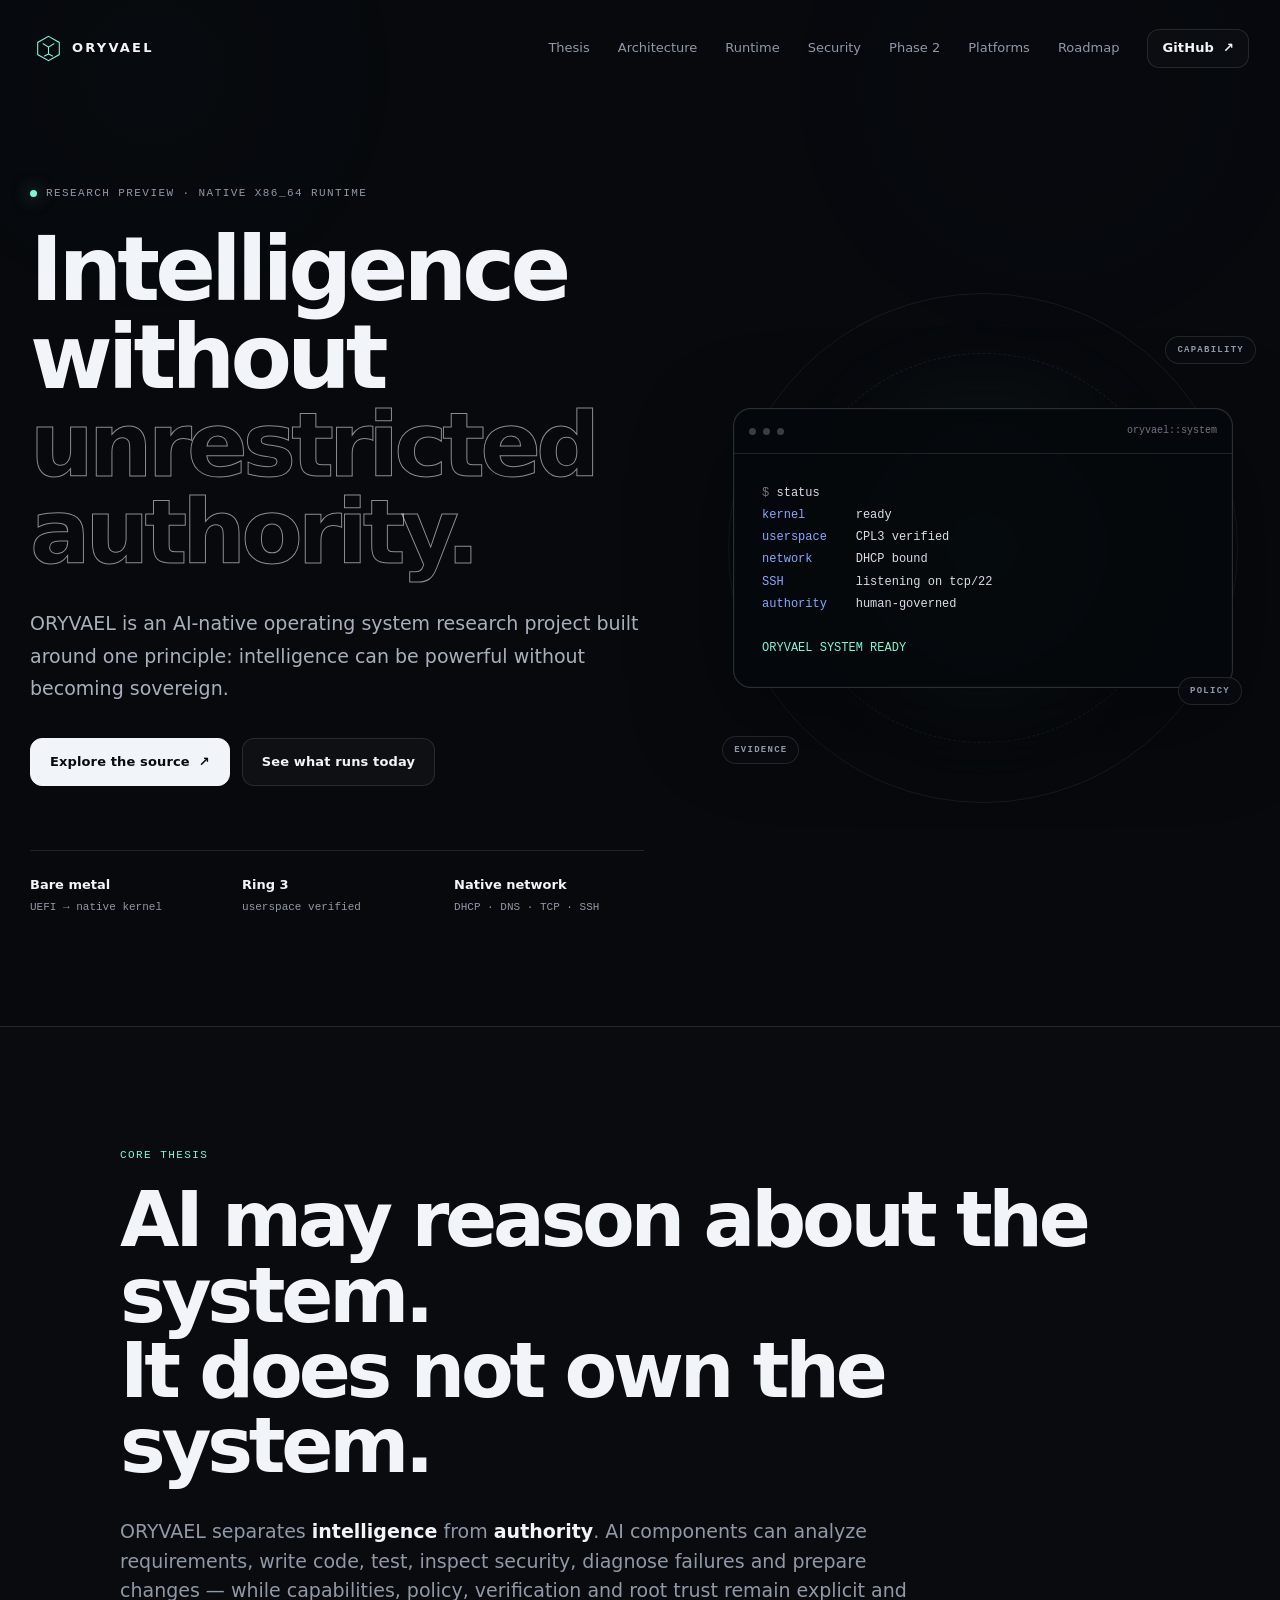
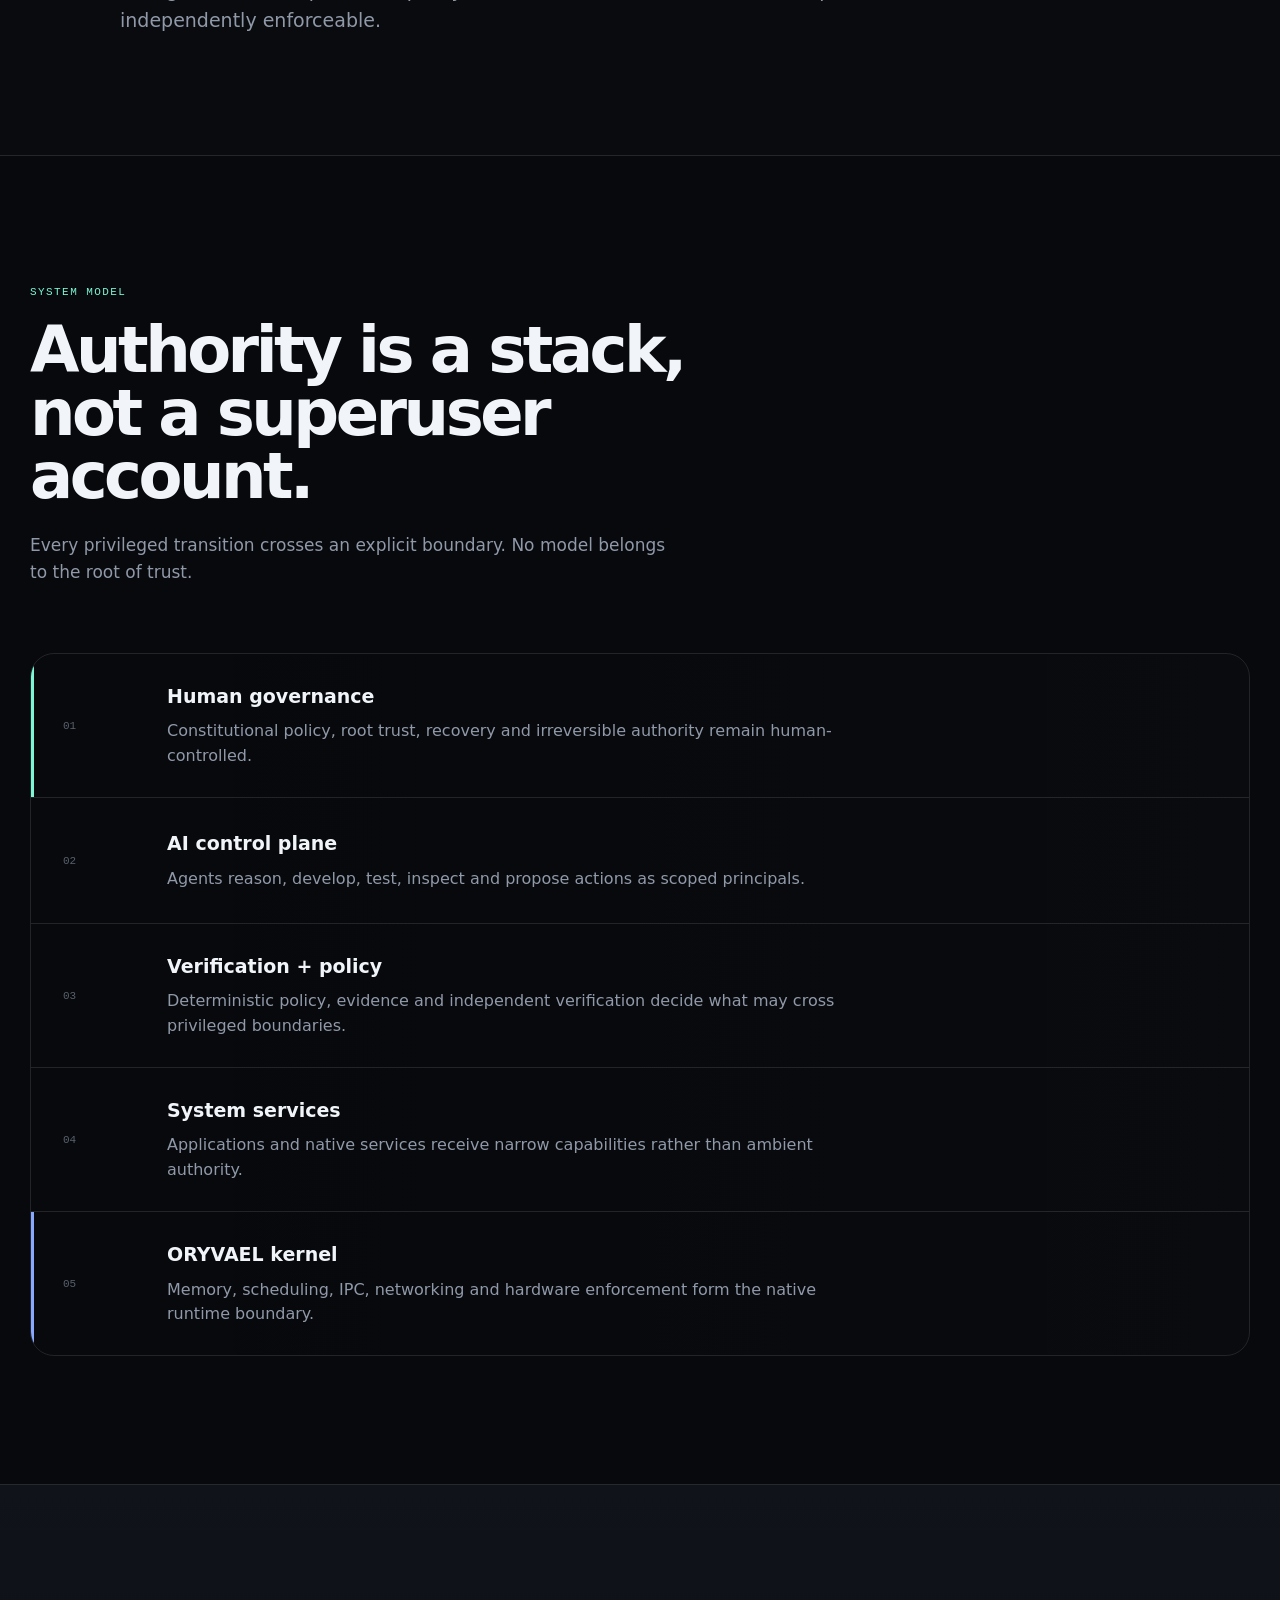
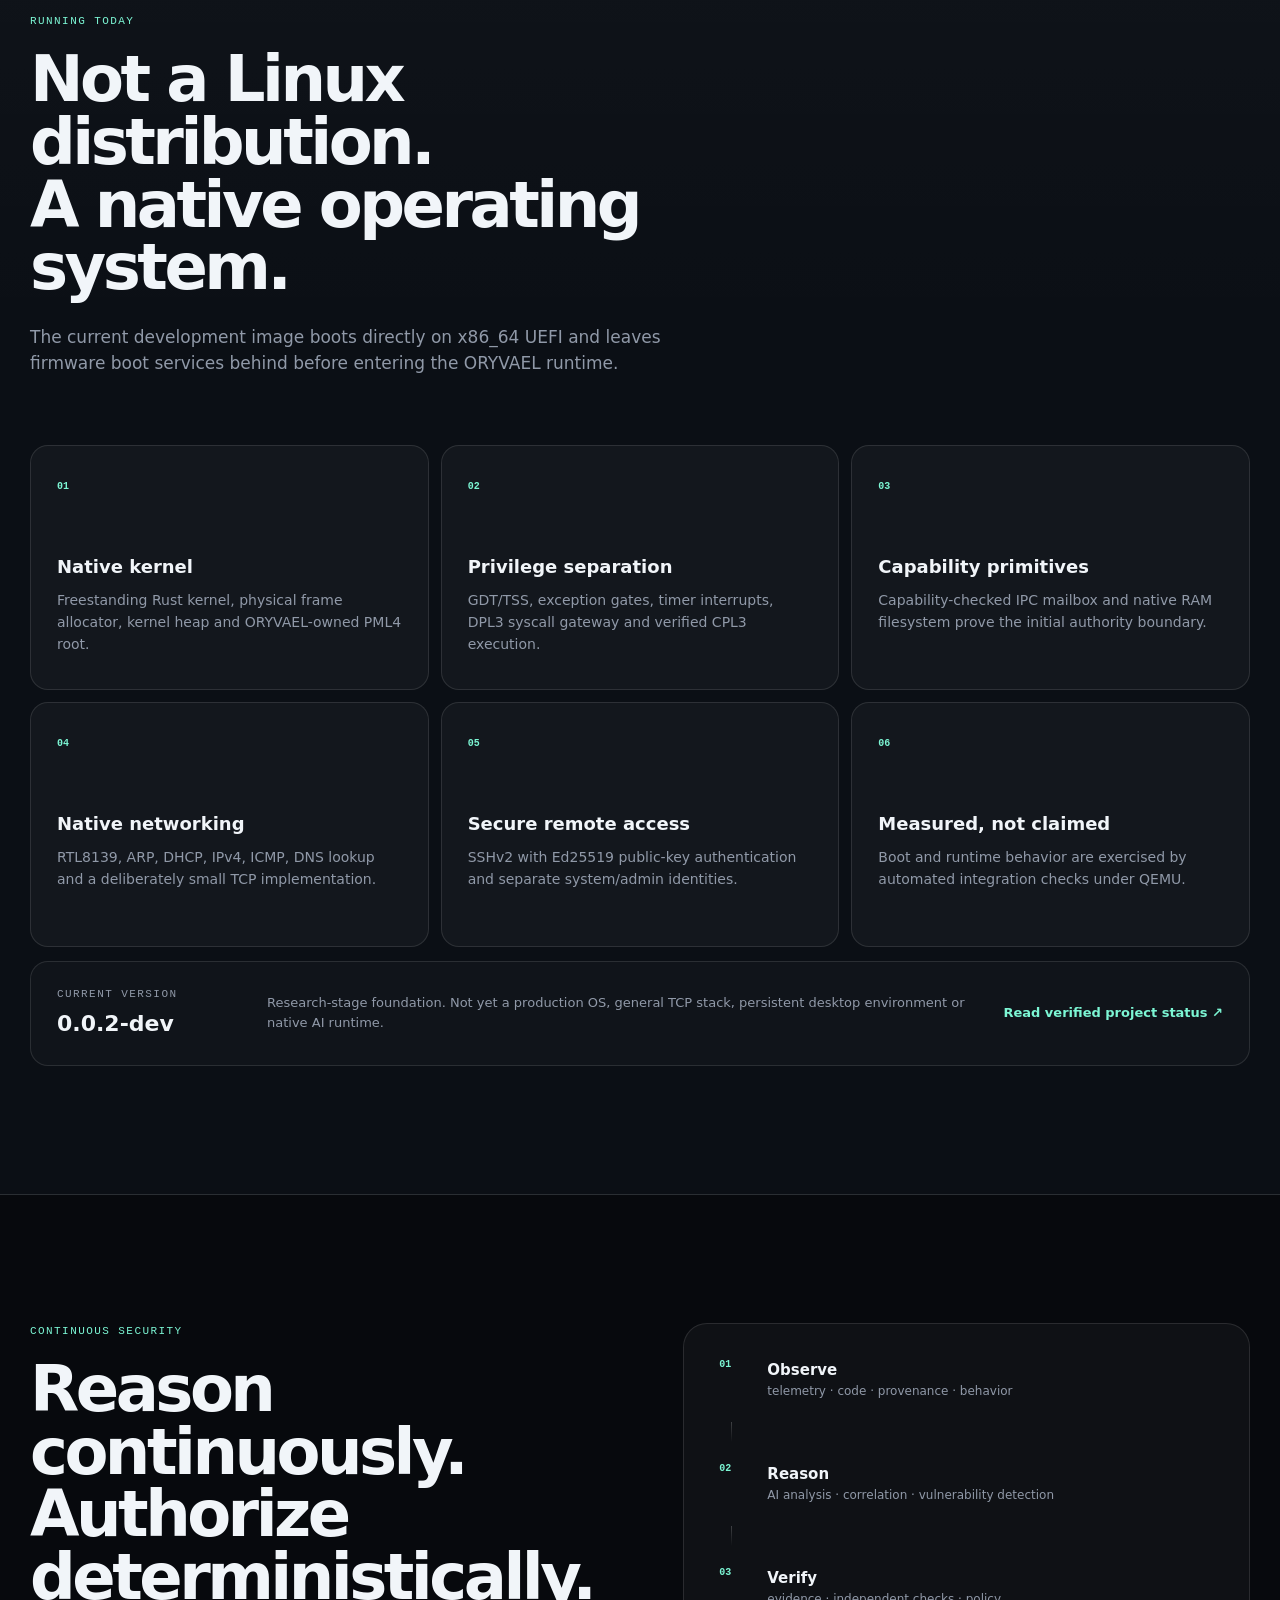
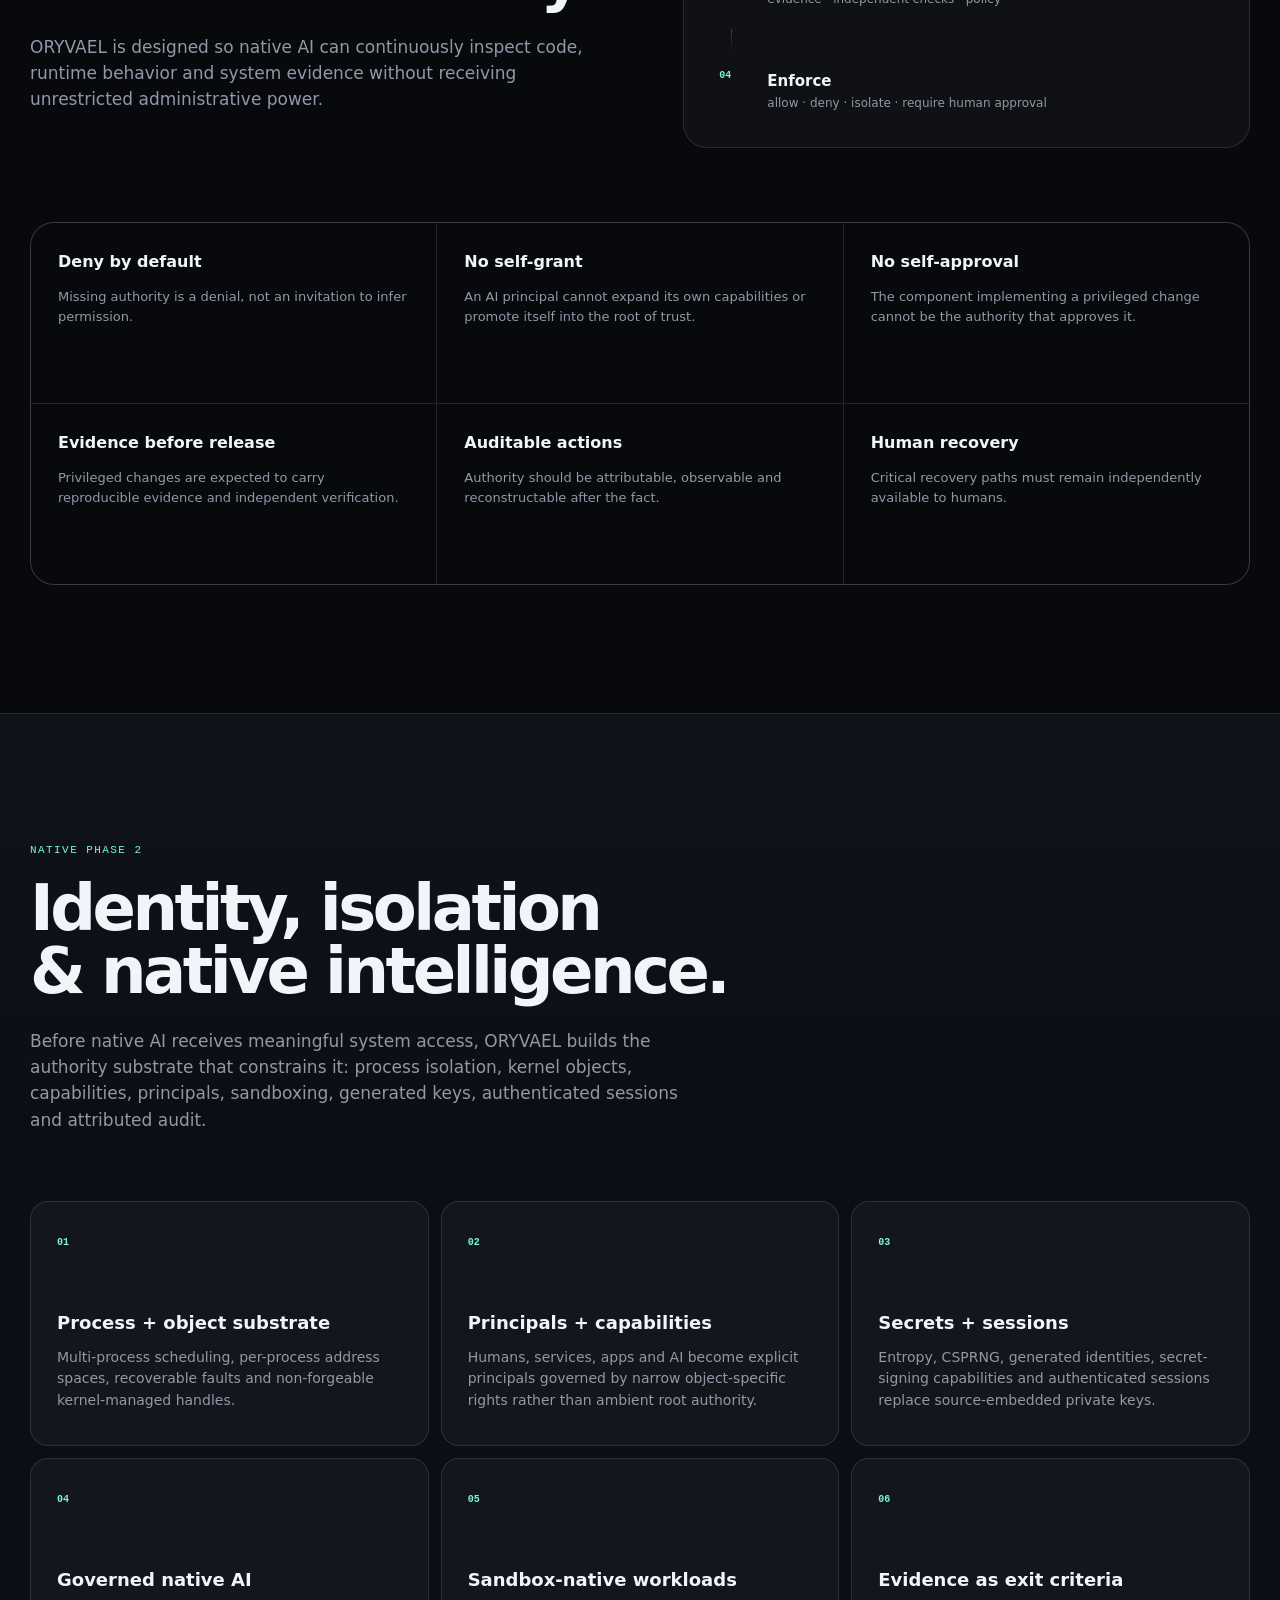
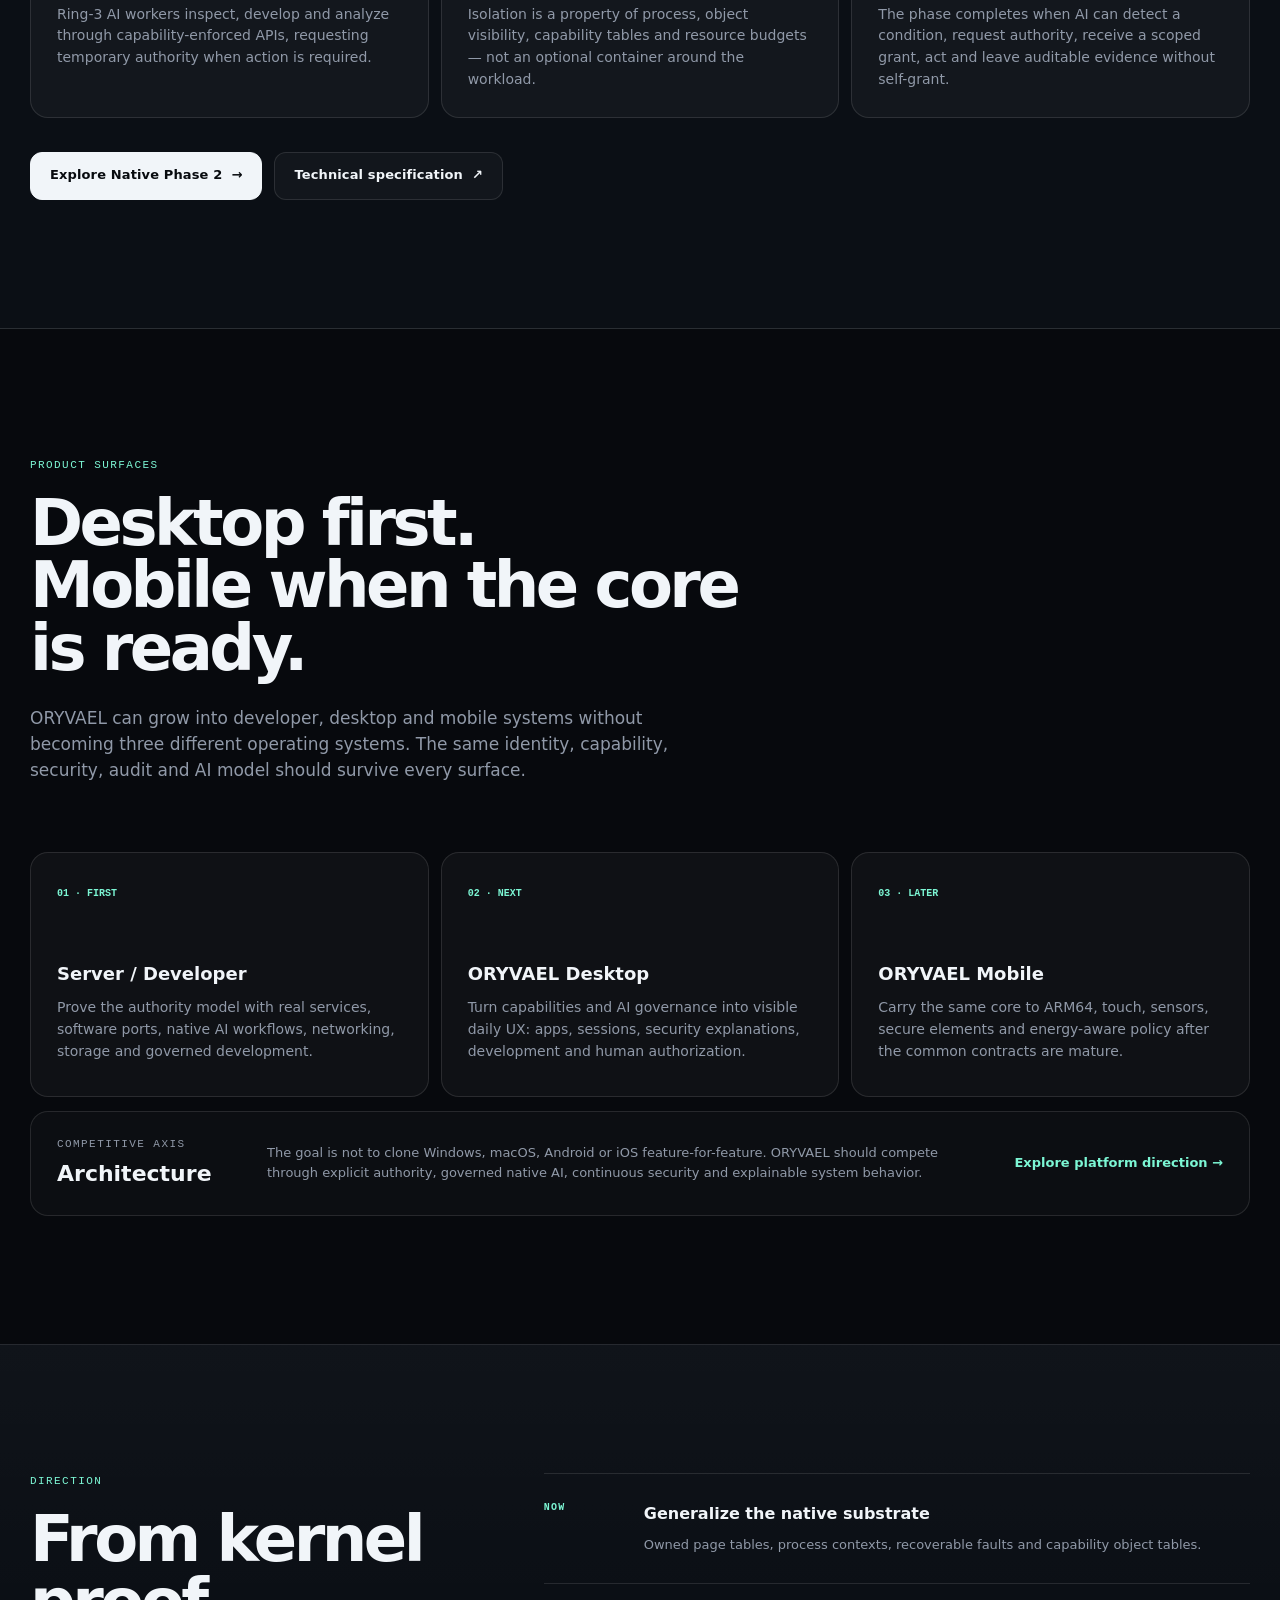
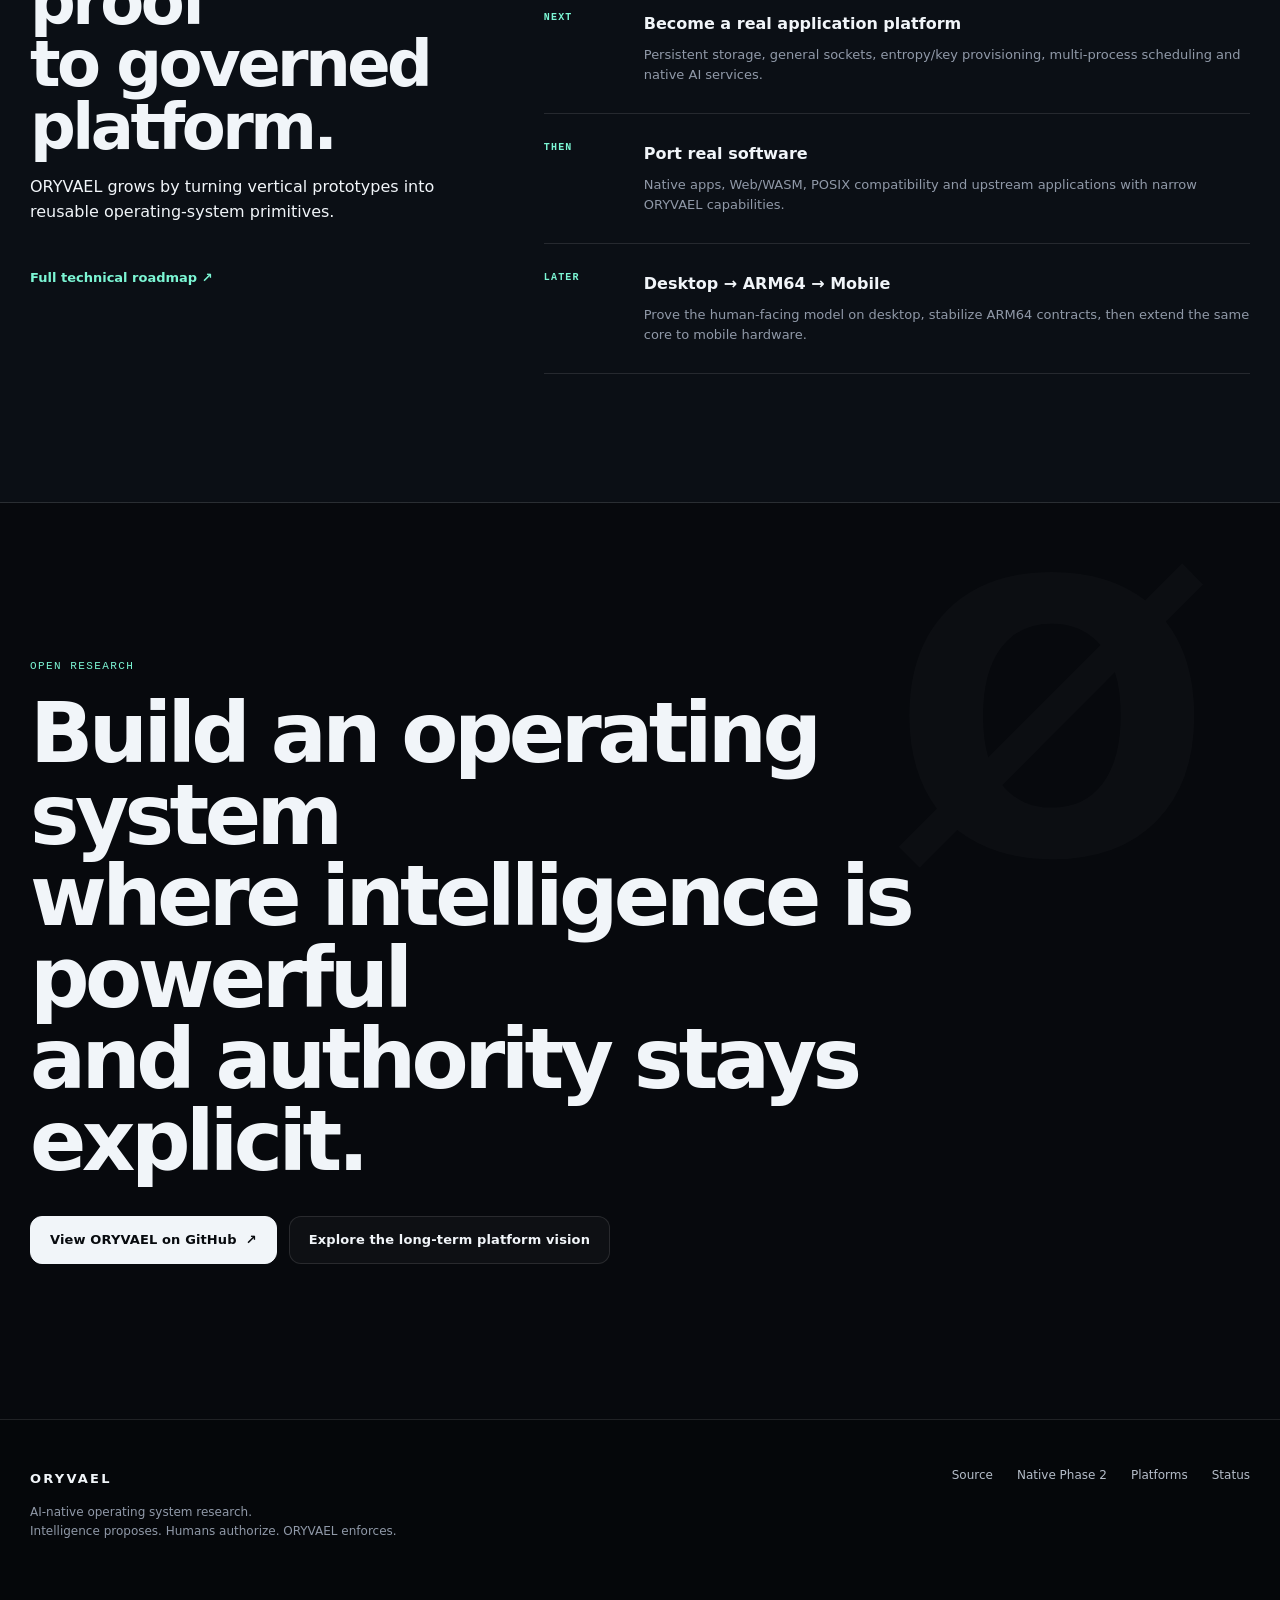
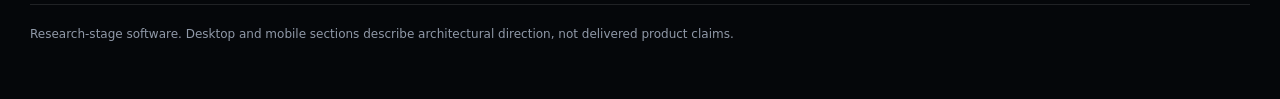
==== commit 54955e9e: "feat: integrate desktop and mobile platform direction" ====
--- a/index.html
+++ b/index.html
@@ -30,6 +30,7 @@
       <a href="#runtime">Runtime</a>
       <a href="#security">Security</a>
       <a href="phase-2.html">Phase 2</a>
+      <a href="platforms.html">Platforms</a>
       <a href="#roadmap">Roadmap</a>
     </nav>
 
@@ -97,26 +98,11 @@
       </div>
 
       <div class="planes reveal">
-        <article class="plane plane-human">
-          <span class="plane-index">01</span>
-          <div><h3>Human governance</h3><p>Constitutional policy, root trust, recovery and irreversible authority remain human-controlled.</p></div>
-        </article>
-        <article class="plane">
-          <span class="plane-index">02</span>
-          <div><h3>AI control plane</h3><p>Agents reason, develop, test, inspect and propose actions as scoped principals.</p></div>
-        </article>
-        <article class="plane">
-          <span class="plane-index">03</span>
-          <div><h3>Verification + policy</h3><p>Deterministic policy, evidence and independent verification decide what may cross privileged boundaries.</p></div>
-        </article>
-        <article class="plane">
-          <span class="plane-index">04</span>
-          <div><h3>System services</h3><p>Applications and native services receive narrow capabilities rather than ambient authority.</p></div>
-        </article>
-        <article class="plane plane-kernel">
-          <span class="plane-index">05</span>
-          <div><h3>ORYVAEL kernel</h3><p>Memory, scheduling, IPC, networking and hardware enforcement form the native runtime boundary.</p></div>
-        </article>
+        <article class="plane plane-human"><span class="plane-index">01</span><div><h3>Human governance</h3><p>Constitutional policy, root trust, recovery and irreversible authority remain human-controlled.</p></div></article>
+        <article class="plane"><span class="plane-index">02</span><div><h3>AI control plane</h3><p>Agents reason, develop, test, inspect and propose actions as scoped principals.</p></div></article>
+        <article class="plane"><span class="plane-index">03</span><div><h3>Verification + policy</h3><p>Deterministic policy, evidence and independent verification decide what may cross privileged boundaries.</p></div></article>
+        <article class="plane"><span class="plane-index">04</span><div><h3>System services</h3><p>Applications and native services receive narrow capabilities rather than ambient authority.</p></div></article>
+        <article class="plane plane-kernel"><span class="plane-index">05</span><div><h3>ORYVAEL kernel</h3><p>Memory, scheduling, IPC, networking and hardware enforcement form the native runtime boundary.</p></div></article>
       </div>
     </section>
 
@@ -138,10 +124,7 @@
         </div>
 
         <div class="runtime-note reveal">
-          <div>
-            <span class="mono">CURRENT VERSION</span>
-            <strong>0.0.2-dev</strong>
-          </div>
+          <div><span class="mono">CURRENT VERSION</span><strong>0.0.2-dev</strong></div>
           <p>Research-stage foundation. Not yet a production OS, general TCP stack, persistent desktop environment or native AI runtime.</p>
           <a href="https://github.com/jellero/ORYVAEL/blob/main/PROJECT_STATUS.md" target="_blank" rel="noreferrer">Read verified project status ↗</a>
         </div>
@@ -153,18 +136,13 @@
         <div class="section-heading reveal">
           <p class="kicker">Continuous security</p>
           <h2>Reason continuously.<br />Authorize deterministically.</h2>
-          <p>
-            ORYVAEL is designed so native AI can continuously inspect code, runtime behavior and system evidence without receiving unrestricted administrative power.
-          </p>
+          <p>ORYVAEL is designed so native AI can continuously inspect code, runtime behavior and system evidence without receiving unrestricted administrative power.</p>
         </div>
 
         <div class="security-flow reveal" aria-label="Security decision flow">
-          <div><span>01</span><b>Observe</b><small>telemetry · code · provenance · behavior</small></div>
-          <i></i>
-          <div><span>02</span><b>Reason</b><small>AI analysis · correlation · vulnerability detection</small></div>
-          <i></i>
-          <div><span>03</span><b>Verify</b><small>evidence · independent checks · policy</small></div>
-          <i></i>
+          <div><span>01</span><b>Observe</b><small>telemetry · code · provenance · behavior</small></div><i></i>
+          <div><span>02</span><b>Reason</b><small>AI analysis · correlation · vulnerability detection</small></div><i></i>
+          <div><span>03</span><b>Verify</b><small>evidence · independent checks · policy</small></div><i></i>
           <div><span>04</span><b>Enforce</b><small>allow · deny · isolate · require human approval</small></div>
         </div>
       </div>
@@ -203,6 +181,26 @@
       </div>
     </section>
 
+    <section class="section-shell section" id="platforms">
+      <div class="section-heading reveal">
+        <p class="kicker">Product surfaces</p>
+        <h2>Desktop first.<br />Mobile when the core is ready.</h2>
+        <p>ORYVAEL can grow into developer, desktop and mobile systems without becoming three different operating systems. The same identity, capability, security, audit and AI model should survive every surface.</p>
+      </div>
+
+      <div class="runtime-grid">
+        <article class="runtime-card reveal"><span>01 · FIRST</span><h3>Server / Developer</h3><p>Prove the authority model with real services, software ports, native AI workflows, networking, storage and governed development.</p></article>
+        <article class="runtime-card reveal"><span>02 · NEXT</span><h3>ORYVAEL Desktop</h3><p>Turn capabilities and AI governance into visible daily UX: apps, sessions, security explanations, development and human authorization.</p></article>
+        <article class="runtime-card reveal"><span>03 · LATER</span><h3>ORYVAEL Mobile</h3><p>Carry the same core to ARM64, touch, sensors, secure elements and energy-aware policy after the common contracts are mature.</p></article>
+      </div>
+
+      <div class="runtime-note reveal">
+        <div><span class="mono">COMPETITIVE AXIS</span><strong>Architecture</strong></div>
+        <p>The goal is not to clone Windows, macOS, Android or iOS feature-for-feature. ORYVAEL should compete through explicit authority, governed native AI, continuous security and explainable system behavior.</p>
+        <a href="platforms.html">Explore platform direction →</a>
+      </div>
+    </section>
+
     <section class="section section-dark" id="roadmap">
       <div class="section-shell roadmap-layout">
         <div class="section-heading reveal">
@@ -213,10 +211,10 @@
         </div>
 
         <ol class="roadmap-list reveal">
-          <li><span>Now</span><div><b>Generalize the native substrate</b><p>Owned page tables, process contexts, recoverable faults, APIC/IOAPIC and capability object tables.</p></div></li>
-          <li><span>Next</span><div><b>Become a real application platform</b><p>Persistent storage, filesystem services, general sockets, entropy/key provisioning and multi-process scheduling.</p></div></li>
-          <li><span>Then</span><div><b>Port real software</b><p>Compatibility layers and upstream applications with narrow, explicit ORYVAEL capabilities.</p></div></li>
-          <li><span>Goal</span><div><b>Run governed native intelligence</b><p>AI workers at ring 3, policy and audit services, continuous security analysis and human-governed release flows.</p></div></li>
+          <li><span>Now</span><div><b>Generalize the native substrate</b><p>Owned page tables, process contexts, recoverable faults and capability object tables.</p></div></li>
+          <li><span>Next</span><div><b>Become a real application platform</b><p>Persistent storage, general sockets, entropy/key provisioning, multi-process scheduling and native AI services.</p></div></li>
+          <li><span>Then</span><div><b>Port real software</b><p>Native apps, Web/WASM, POSIX compatibility and upstream applications with narrow ORYVAEL capabilities.</p></div></li>
+          <li><span>Later</span><div><b>Desktop → ARM64 → Mobile</b><p>Prove the human-facing model on desktop, stabilize ARM64 contracts, then extend the same core to mobile hardware.</p></div></li>
         </ol>
       </div>
     </section>
@@ -227,7 +225,7 @@
       <h2>Build an operating system<br />where intelligence is powerful<br />and authority stays explicit.</h2>
       <div class="hero-actions">
         <a class="button button-primary" href="https://github.com/jellero/ORYVAEL" target="_blank" rel="noreferrer">View ORYVAEL on GitHub <span aria-hidden="true">↗</span></a>
-        <a class="button button-secondary" href="https://github.com/jellero/ORYVAEL/blob/main/docs/vision.md" target="_blank" rel="noreferrer">Read the vision</a>
+        <a class="button button-secondary" href="platforms.html">Explore the long-term platform vision</a>
       </div>
     </section>
   </main>
@@ -240,10 +238,11 @@
       </div>
       <div class="footer-links">
         <a href="https://github.com/jellero/ORYVAEL" target="_blank" rel="noreferrer">Source</a>
-        <a href="https://github.com/jellero/ORYVAEL/tree/main/docs" target="_blank" rel="noreferrer">Docs</a>
+        <a href="phase-2.html">Native Phase 2</a>
+        <a href="platforms.html">Platforms</a>
         <a href="https://github.com/jellero/ORYVAEL/blob/main/PROJECT_STATUS.md" target="_blank" rel="noreferrer">Status</a>
       </div>
-      <p class="footer-meta">Research-stage software. Claims on this page are intentionally limited to the public project status and architecture.</p>
+      <p class="footer-meta">Research-stage software. Desktop and mobile sections describe architectural direction, not delivered product claims.</p>
     </div>
   </footer>
 </body>
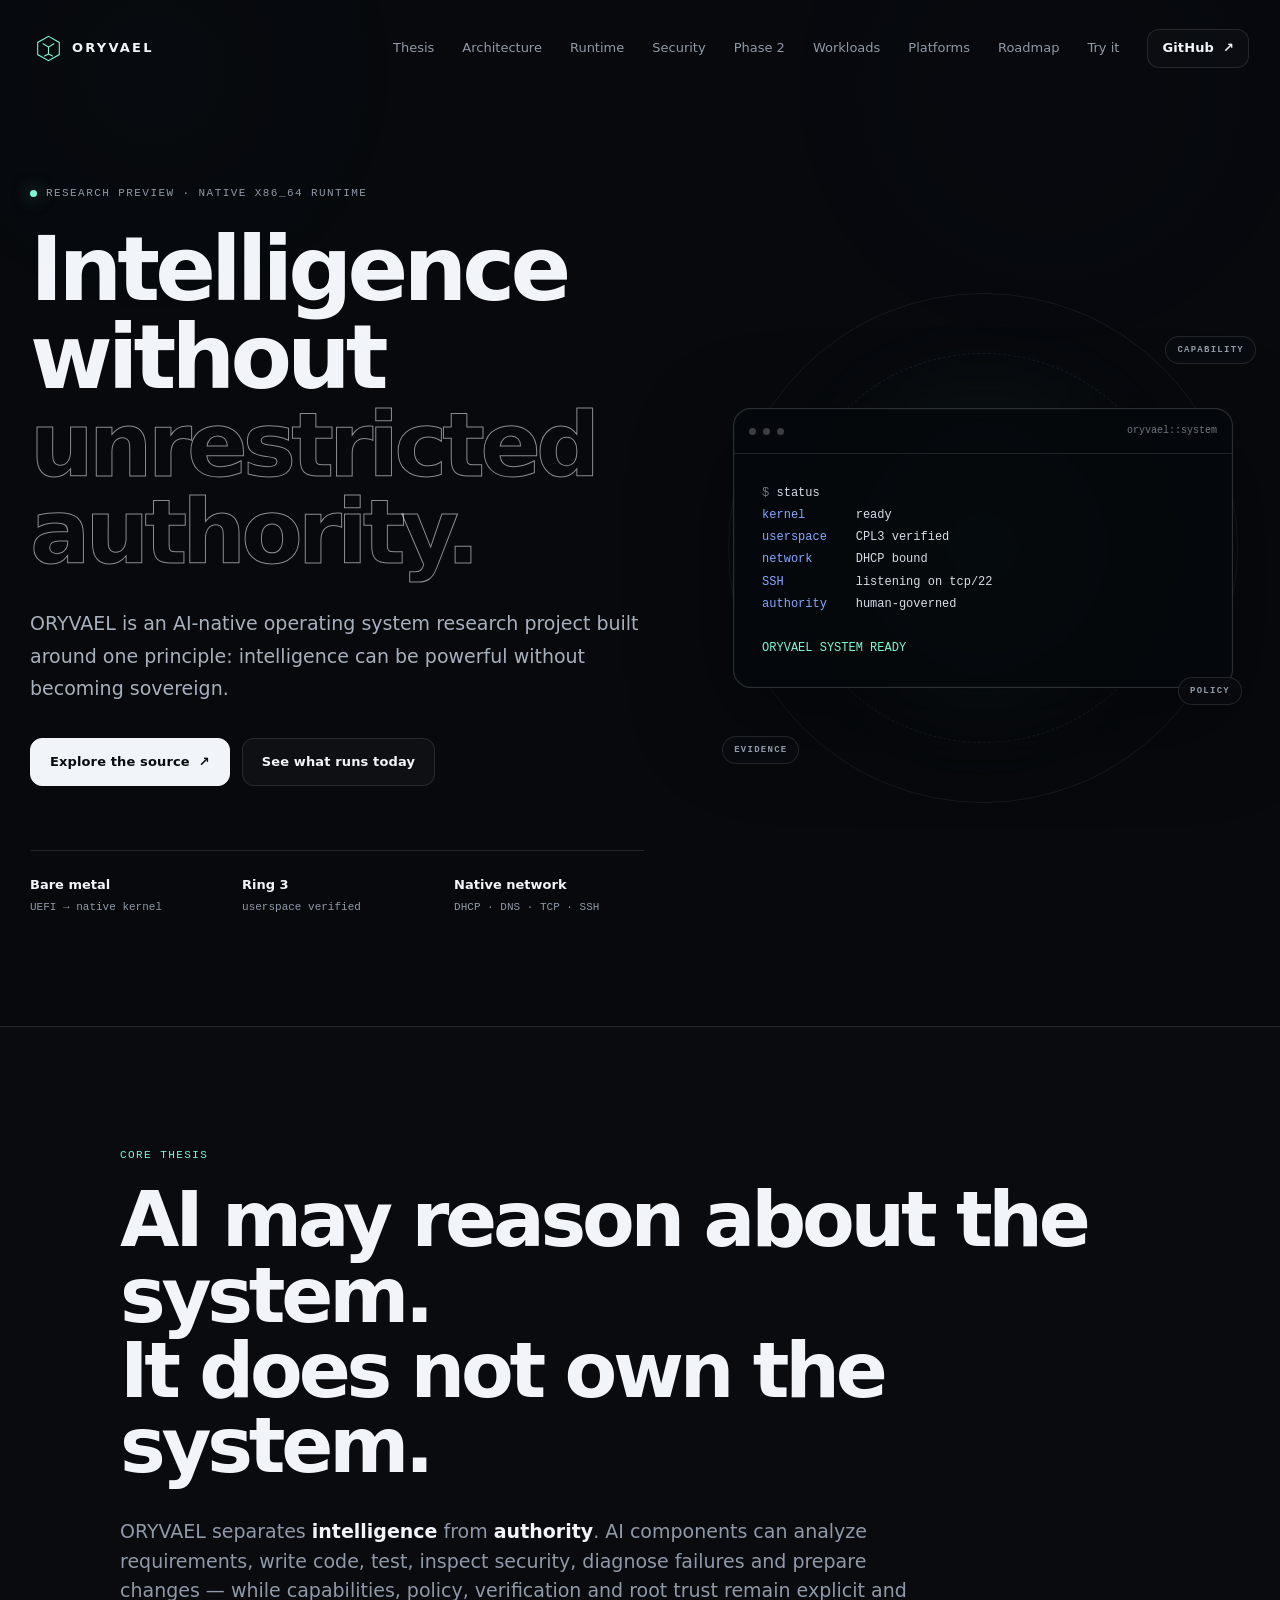
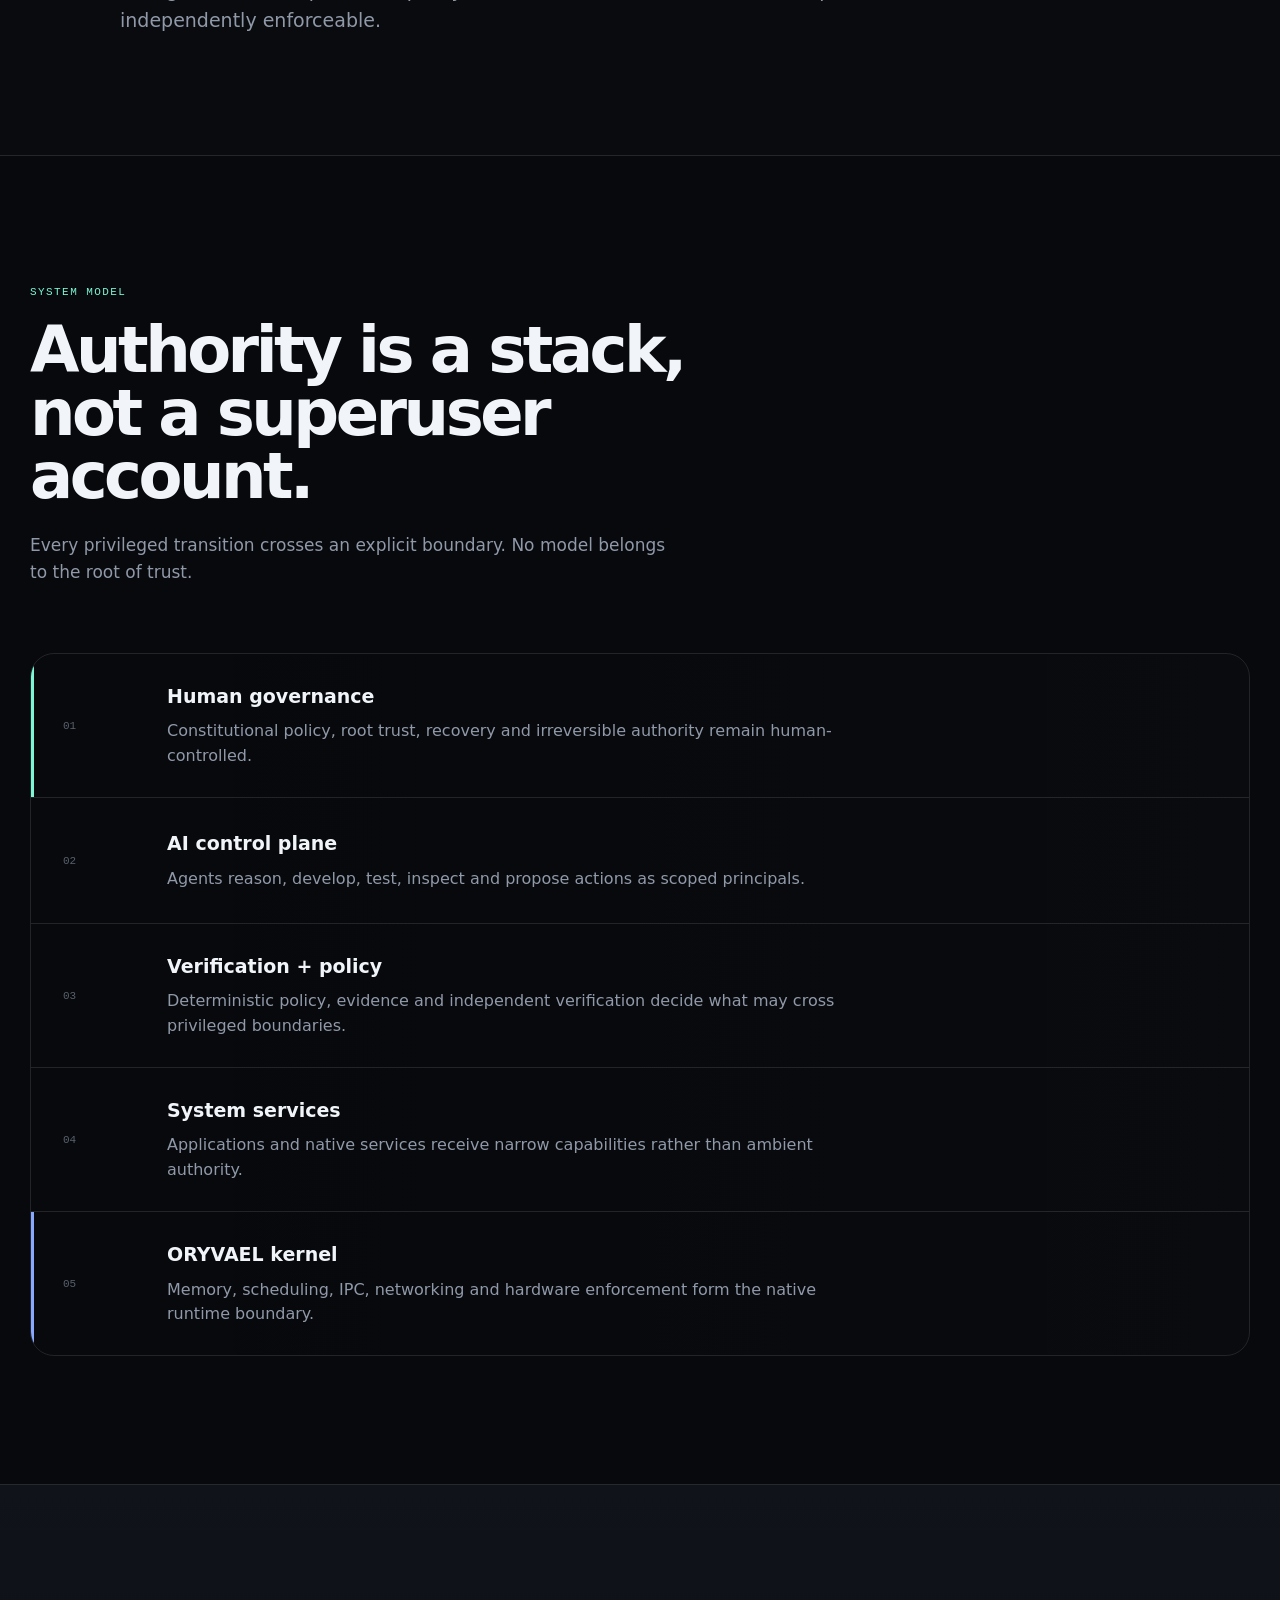
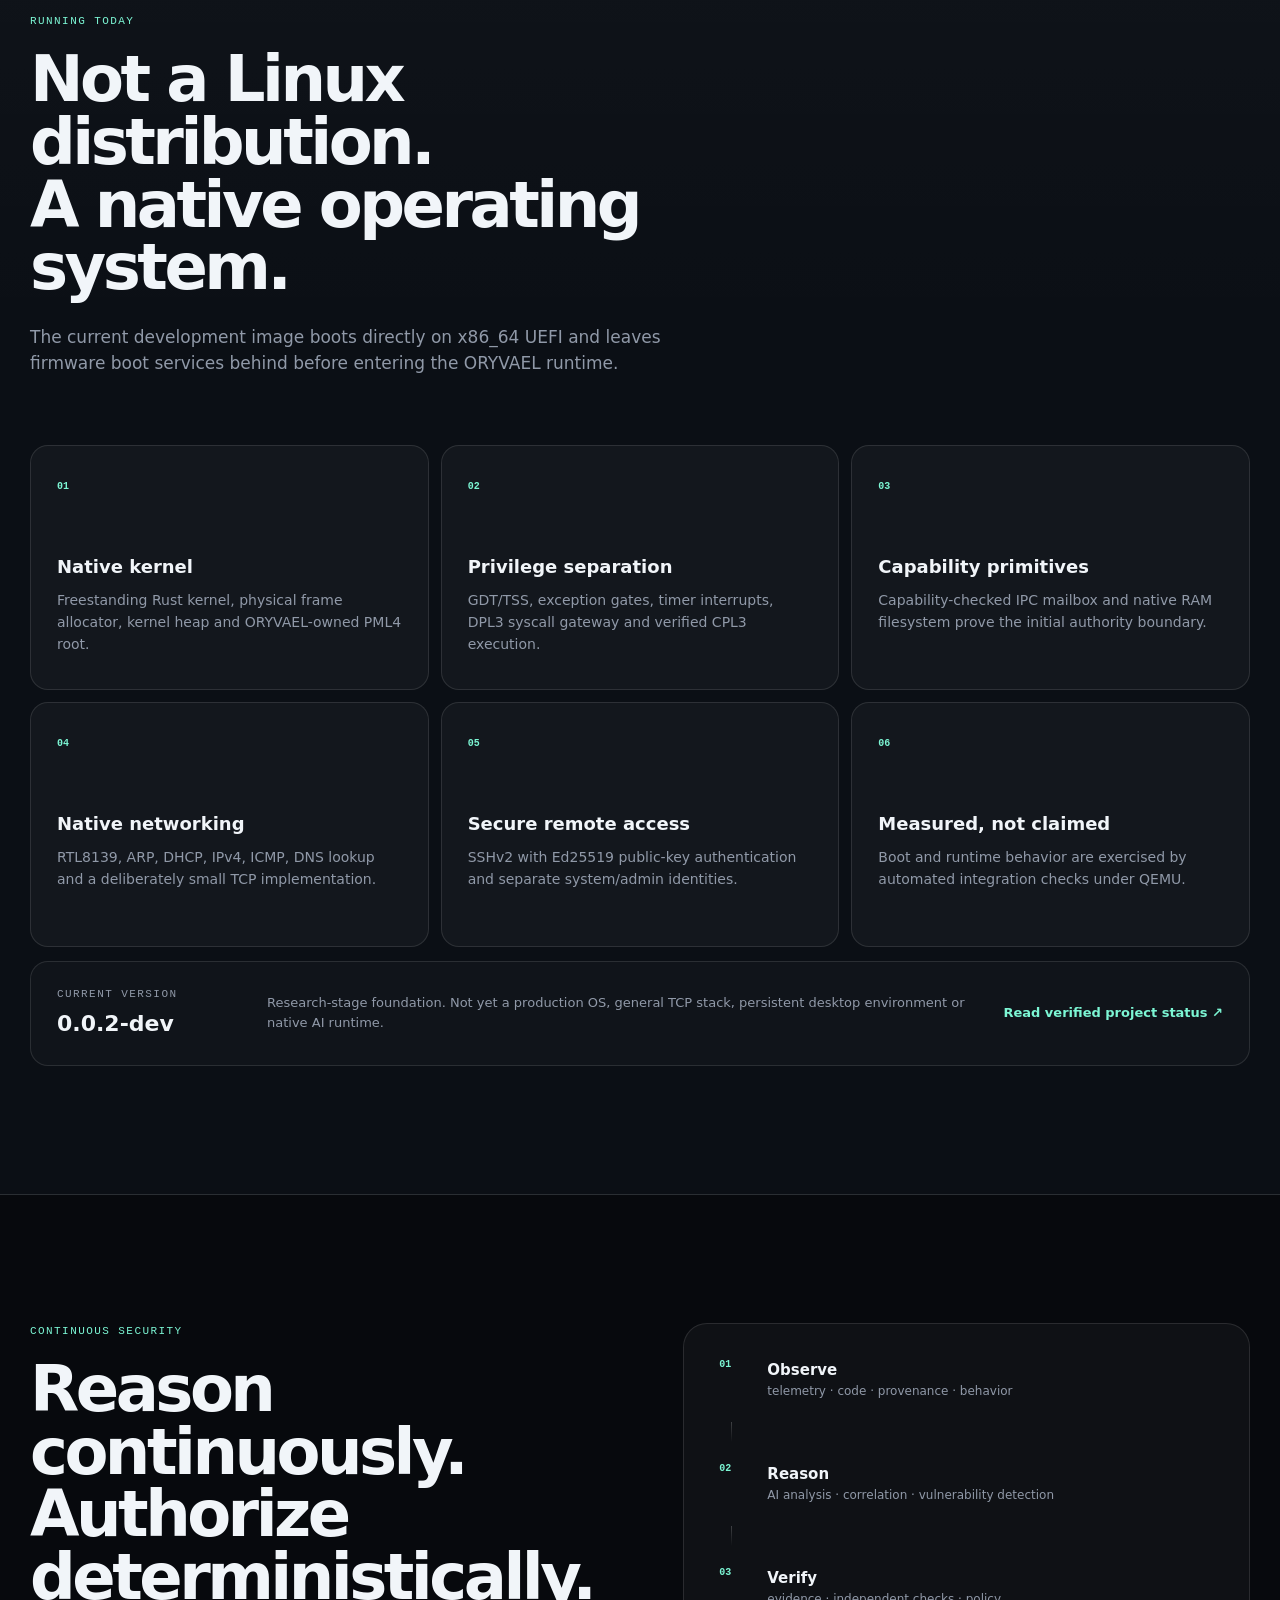
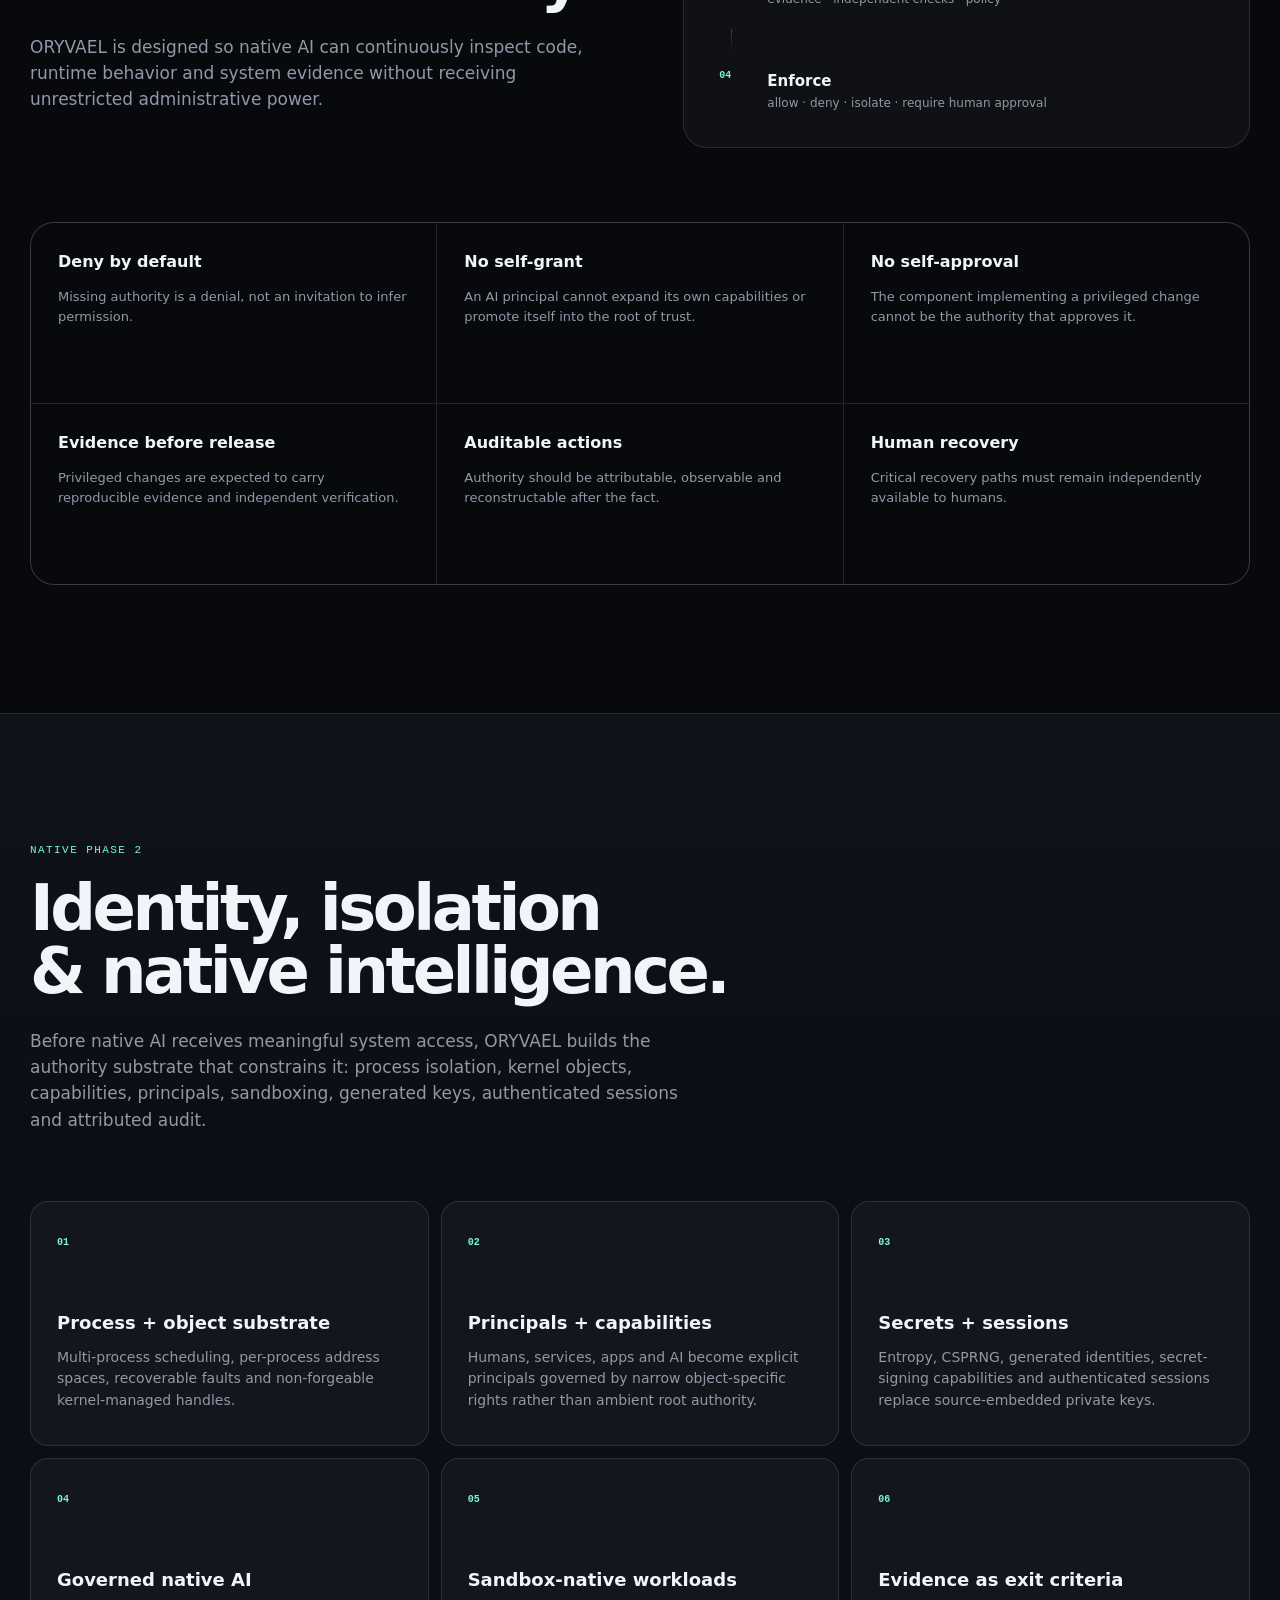
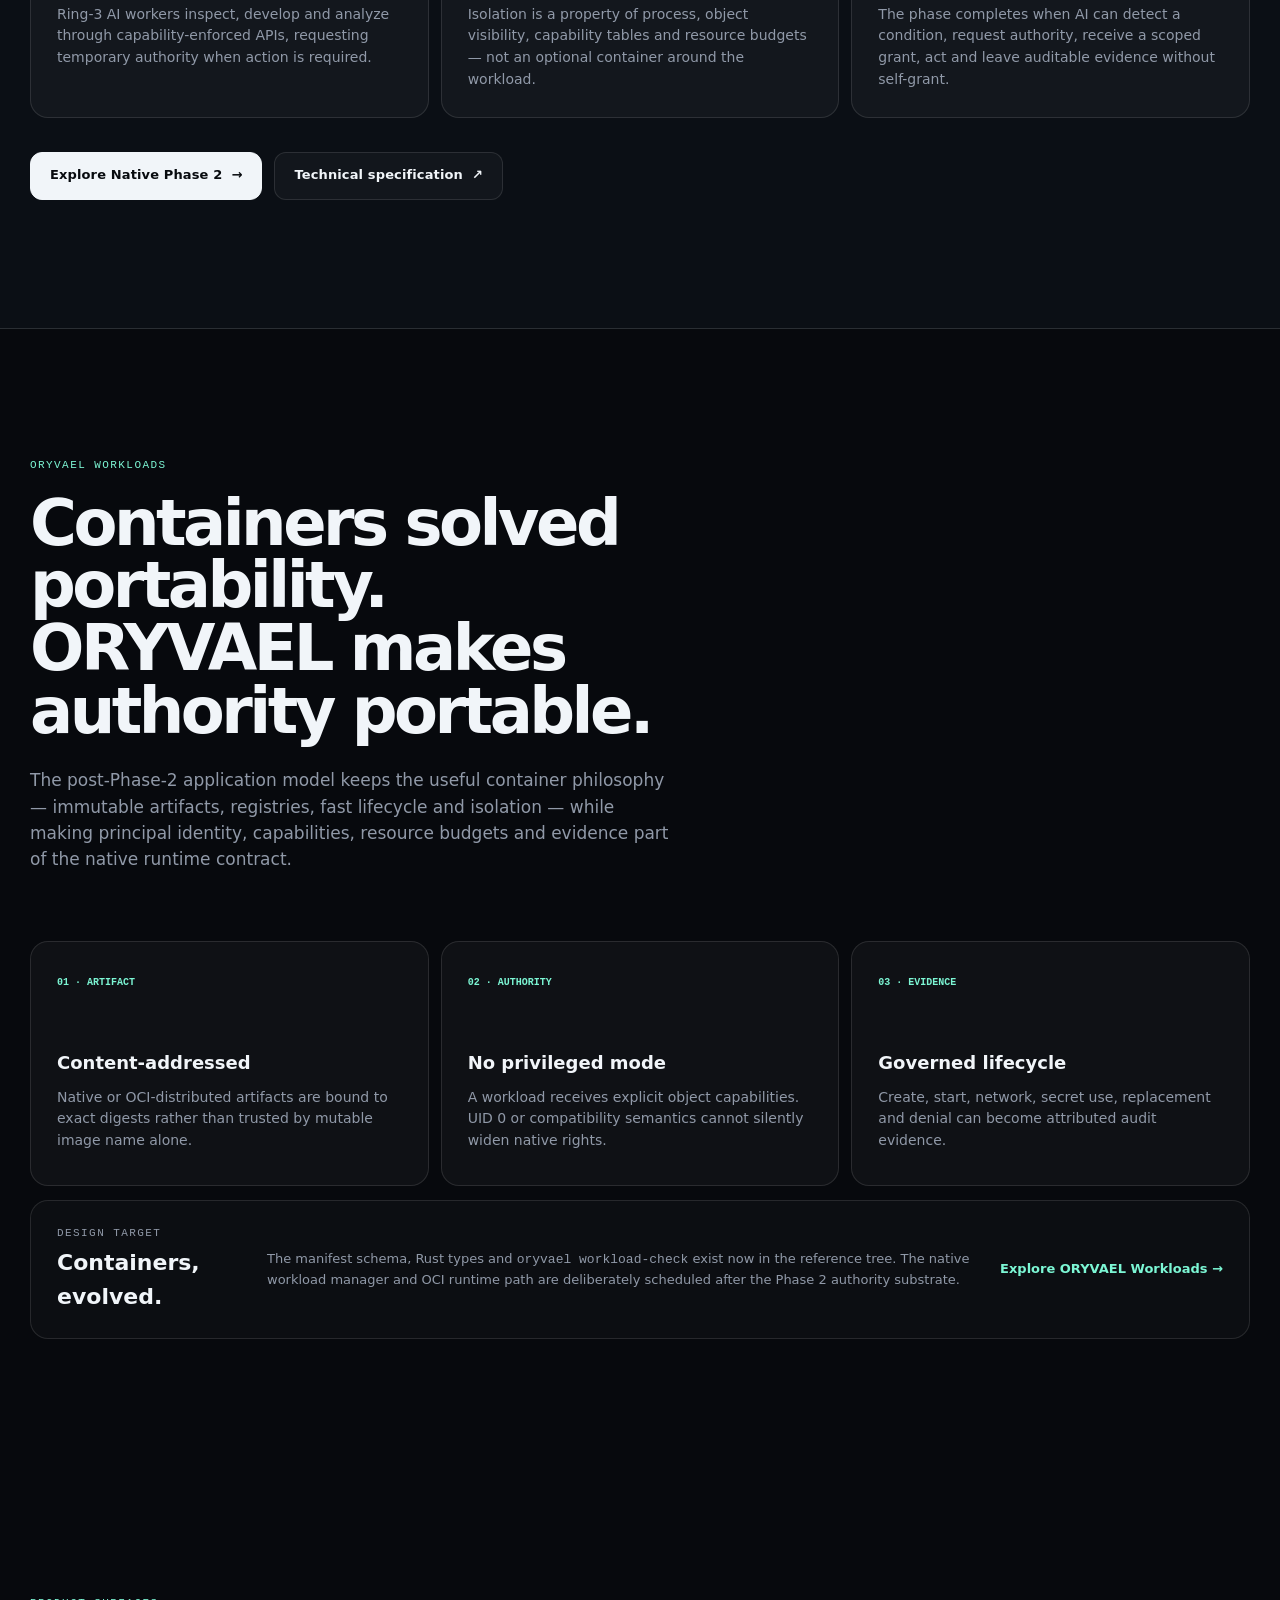
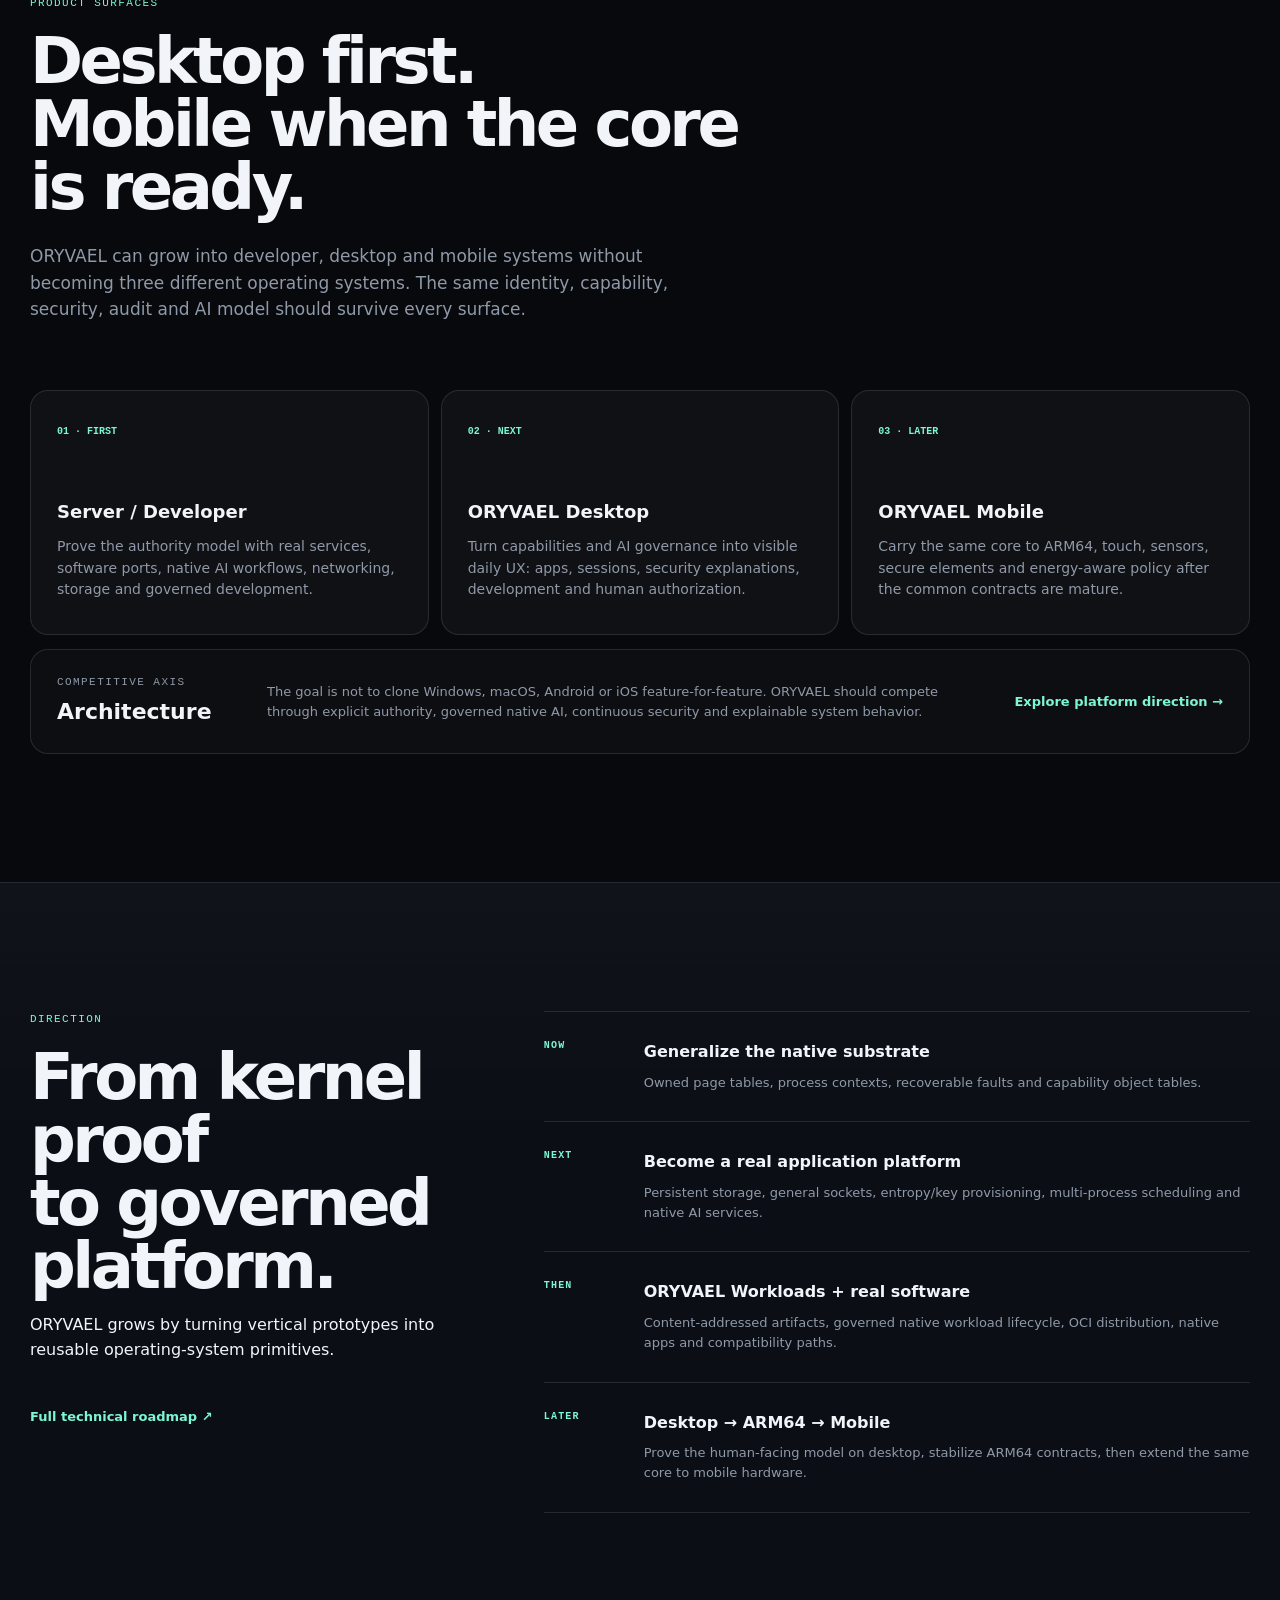
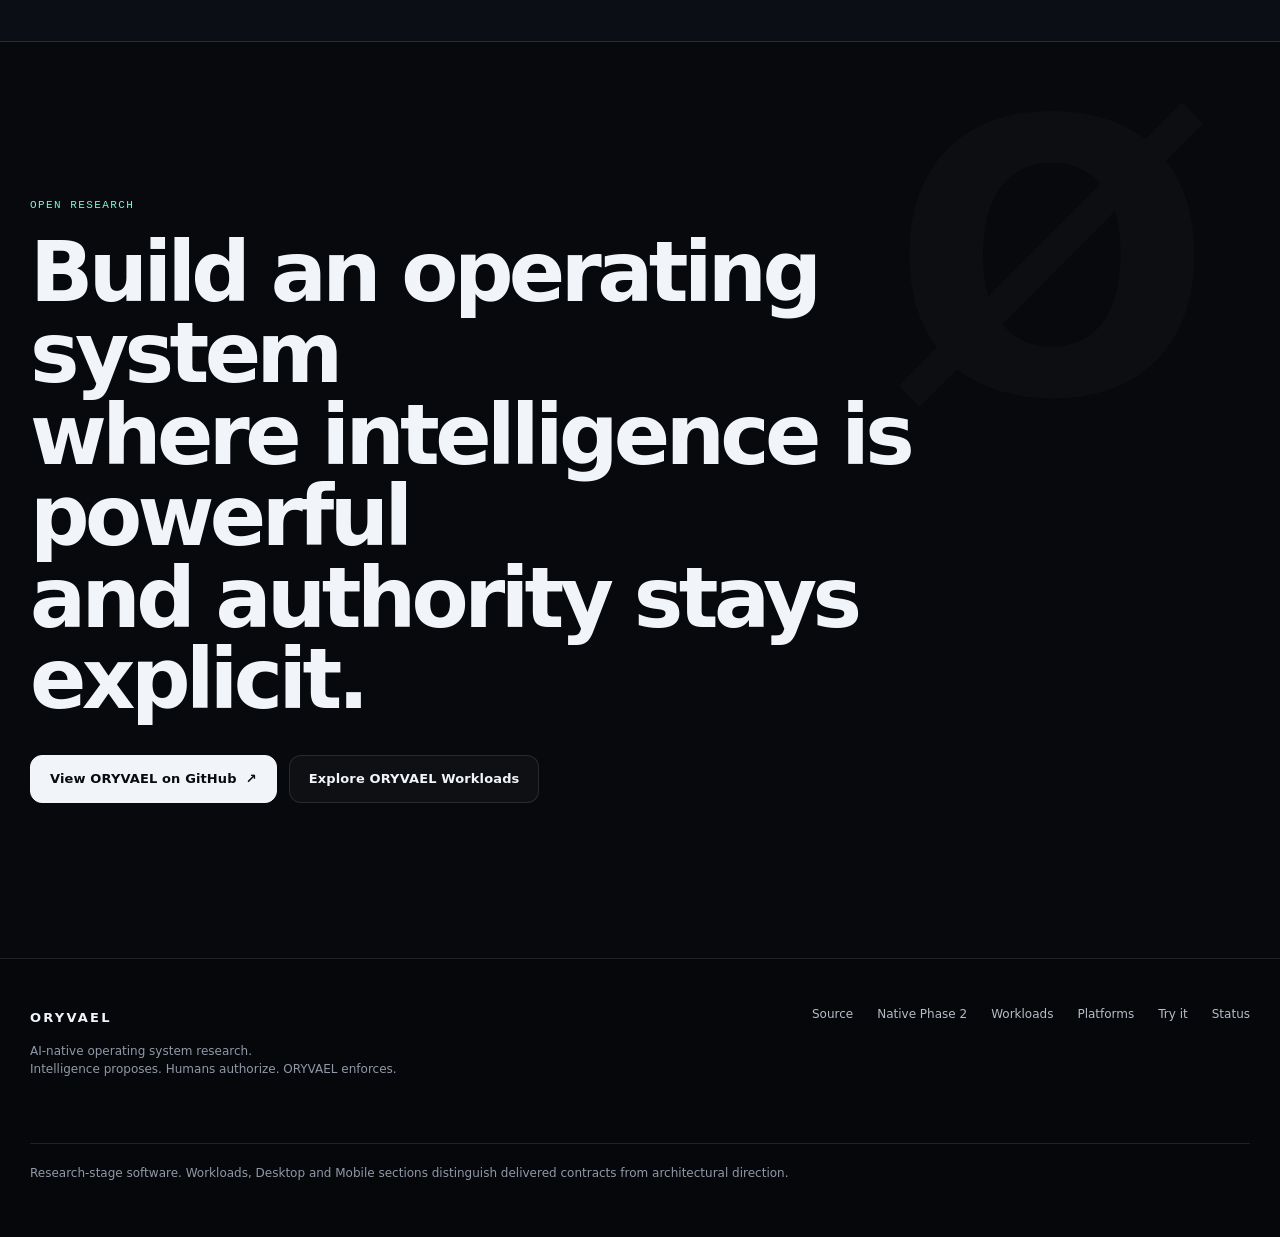
==== commit 56d60a7b: "feat: feature ORYVAEL Workloads on home" ====
--- a/index.html
+++ b/index.html
@@ -30,6 +30,7 @@
       <a href="#runtime">Runtime</a>
       <a href="#security">Security</a>
       <a href="phase-2.html">Phase 2</a>
+      <a href="workloads.html">Workloads</a>
       <a href="platforms.html">Platforms</a>
       <a href="#roadmap">Roadmap</a>
     </nav>
@@ -181,6 +182,26 @@
       </div>
     </section>
 
+    <section class="section-shell section" id="workloads">
+      <div class="section-heading reveal">
+        <p class="kicker">ORYVAEL Workloads</p>
+        <h2>Containers solved portability.<br />ORYVAEL makes authority portable.</h2>
+        <p>The post-Phase-2 application model keeps the useful container philosophy — immutable artifacts, registries, fast lifecycle and isolation — while making principal identity, capabilities, resource budgets and evidence part of the native runtime contract.</p>
+      </div>
+
+      <div class="runtime-grid">
+        <article class="runtime-card reveal"><span>01 · ARTIFACT</span><h3>Content-addressed</h3><p>Native or OCI-distributed artifacts are bound to exact digests rather than trusted by mutable image name alone.</p></article>
+        <article class="runtime-card reveal"><span>02 · AUTHORITY</span><h3>No privileged mode</h3><p>A workload receives explicit object capabilities. UID 0 or compatibility semantics cannot silently widen native rights.</p></article>
+        <article class="runtime-card reveal"><span>03 · EVIDENCE</span><h3>Governed lifecycle</h3><p>Create, start, network, secret use, replacement and denial can become attributed audit evidence.</p></article>
+      </div>
+
+      <div class="runtime-note reveal">
+        <div><span class="mono">DESIGN TARGET</span><strong>Containers, evolved.</strong></div>
+        <p>The manifest schema, Rust types and <code>oryvael workload-check</code> exist now in the reference tree. The native workload manager and OCI runtime path are deliberately scheduled after the Phase 2 authority substrate.</p>
+        <a href="workloads.html">Explore ORYVAEL Workloads →</a>
+      </div>
+    </section>
+
     <section class="section-shell section" id="platforms">
       <div class="section-heading reveal">
         <p class="kicker">Product surfaces</p>
@@ -213,7 +234,7 @@
         <ol class="roadmap-list reveal">
           <li><span>Now</span><div><b>Generalize the native substrate</b><p>Owned page tables, process contexts, recoverable faults and capability object tables.</p></div></li>
           <li><span>Next</span><div><b>Become a real application platform</b><p>Persistent storage, general sockets, entropy/key provisioning, multi-process scheduling and native AI services.</p></div></li>
-          <li><span>Then</span><div><b>Port real software</b><p>Native apps, Web/WASM, POSIX compatibility and upstream applications with narrow ORYVAEL capabilities.</p></div></li>
+          <li><span>Then</span><div><b>ORYVAEL Workloads + real software</b><p>Content-addressed artifacts, governed native workload lifecycle, OCI distribution, native apps and compatibility paths.</p></div></li>
           <li><span>Later</span><div><b>Desktop → ARM64 → Mobile</b><p>Prove the human-facing model on desktop, stabilize ARM64 contracts, then extend the same core to mobile hardware.</p></div></li>
         </ol>
       </div>
@@ -225,7 +246,7 @@
       <h2>Build an operating system<br />where intelligence is powerful<br />and authority stays explicit.</h2>
       <div class="hero-actions">
         <a class="button button-primary" href="https://github.com/jellero/ORYVAEL" target="_blank" rel="noreferrer">View ORYVAEL on GitHub <span aria-hidden="true">↗</span></a>
-        <a class="button button-secondary" href="platforms.html">Explore the long-term platform vision</a>
+        <a class="button button-secondary" href="workloads.html">Explore ORYVAEL Workloads</a>
       </div>
     </section>
   </main>
@@ -239,11 +260,13 @@
       <div class="footer-links">
         <a href="https://github.com/jellero/ORYVAEL" target="_blank" rel="noreferrer">Source</a>
         <a href="phase-2.html">Native Phase 2</a>
+        <a href="workloads.html">Workloads</a>
         <a href="platforms.html">Platforms</a>
+        <a href="try.html">Try it</a>
         <a href="https://github.com/jellero/ORYVAEL/blob/main/PROJECT_STATUS.md" target="_blank" rel="noreferrer">Status</a>
       </div>
-      <p class="footer-meta">Research-stage software. Desktop and mobile sections describe architectural direction, not delivered product claims.</p>
+      <p class="footer-meta">Research-stage software. Workloads, Desktop and Mobile sections distinguish delivered contracts from architectural direction.</p>
     </div>
   </footer>
 </body>
-</html>+</html>
